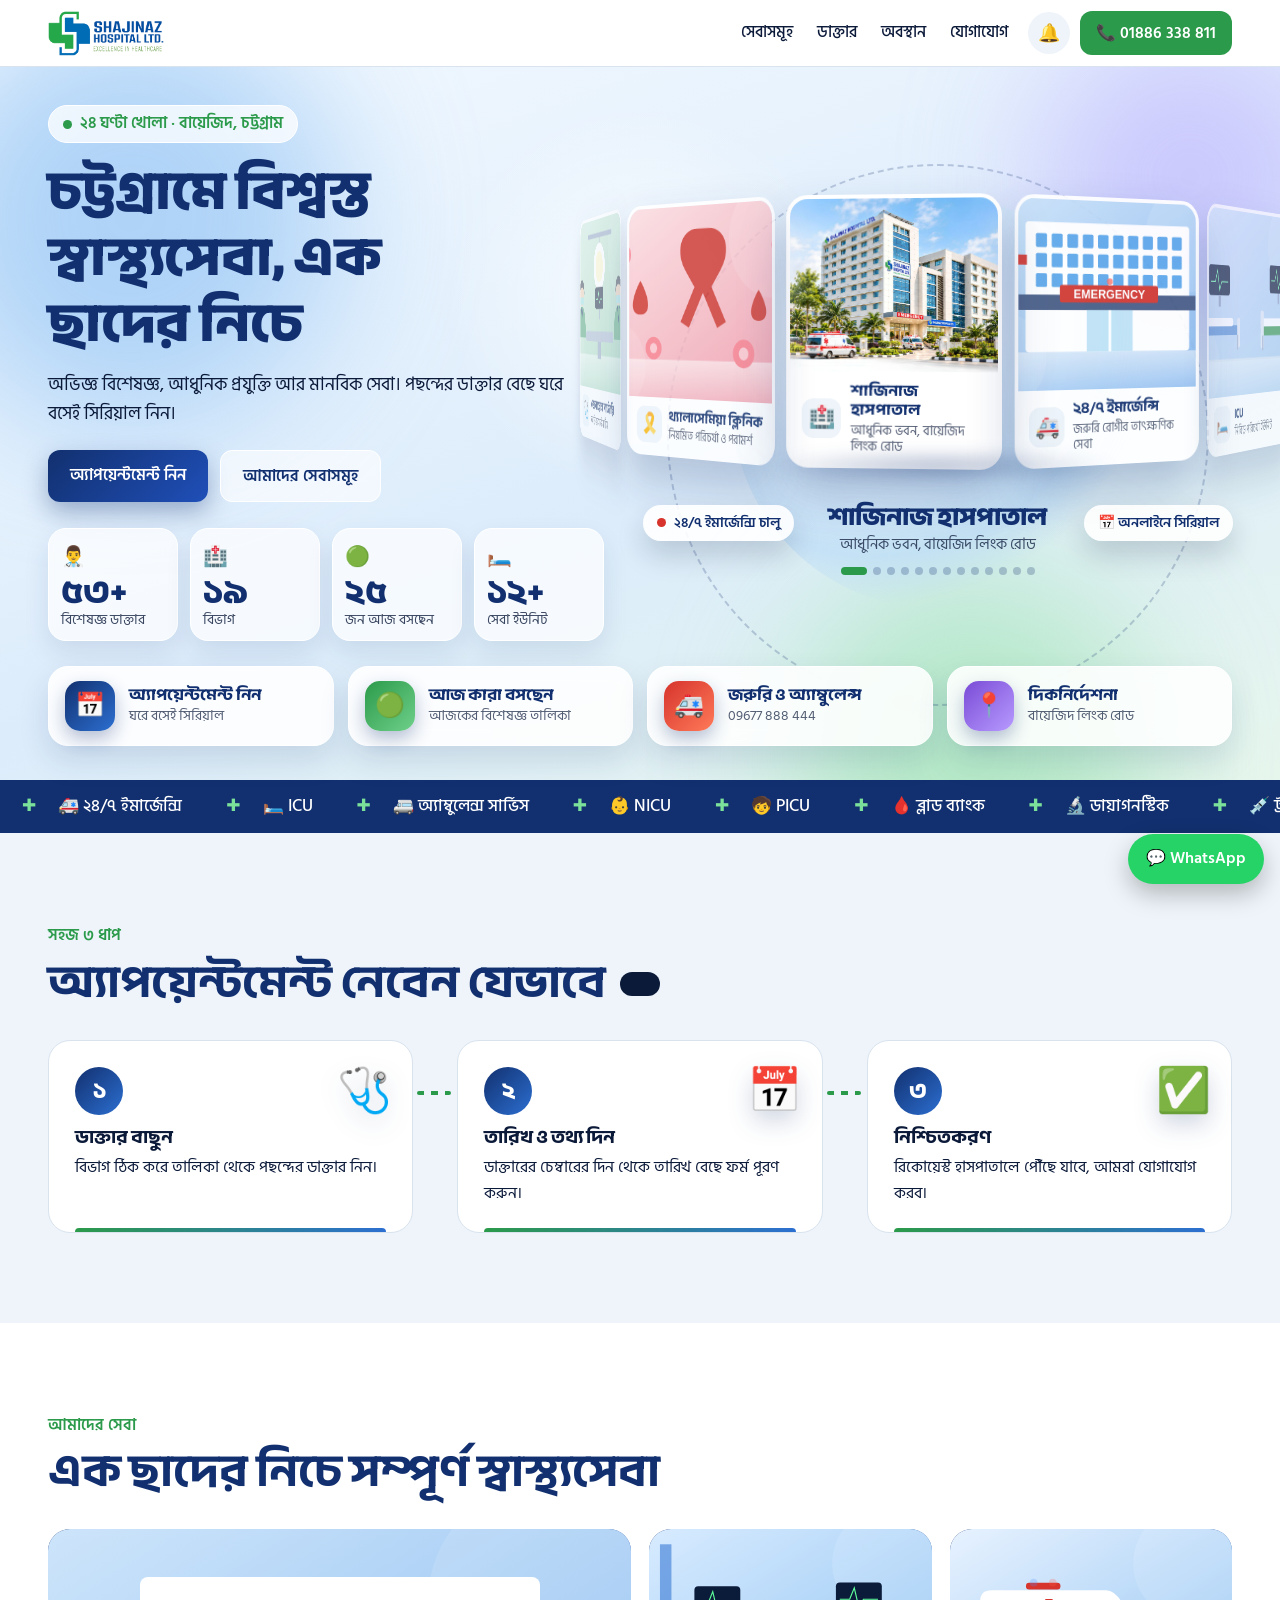
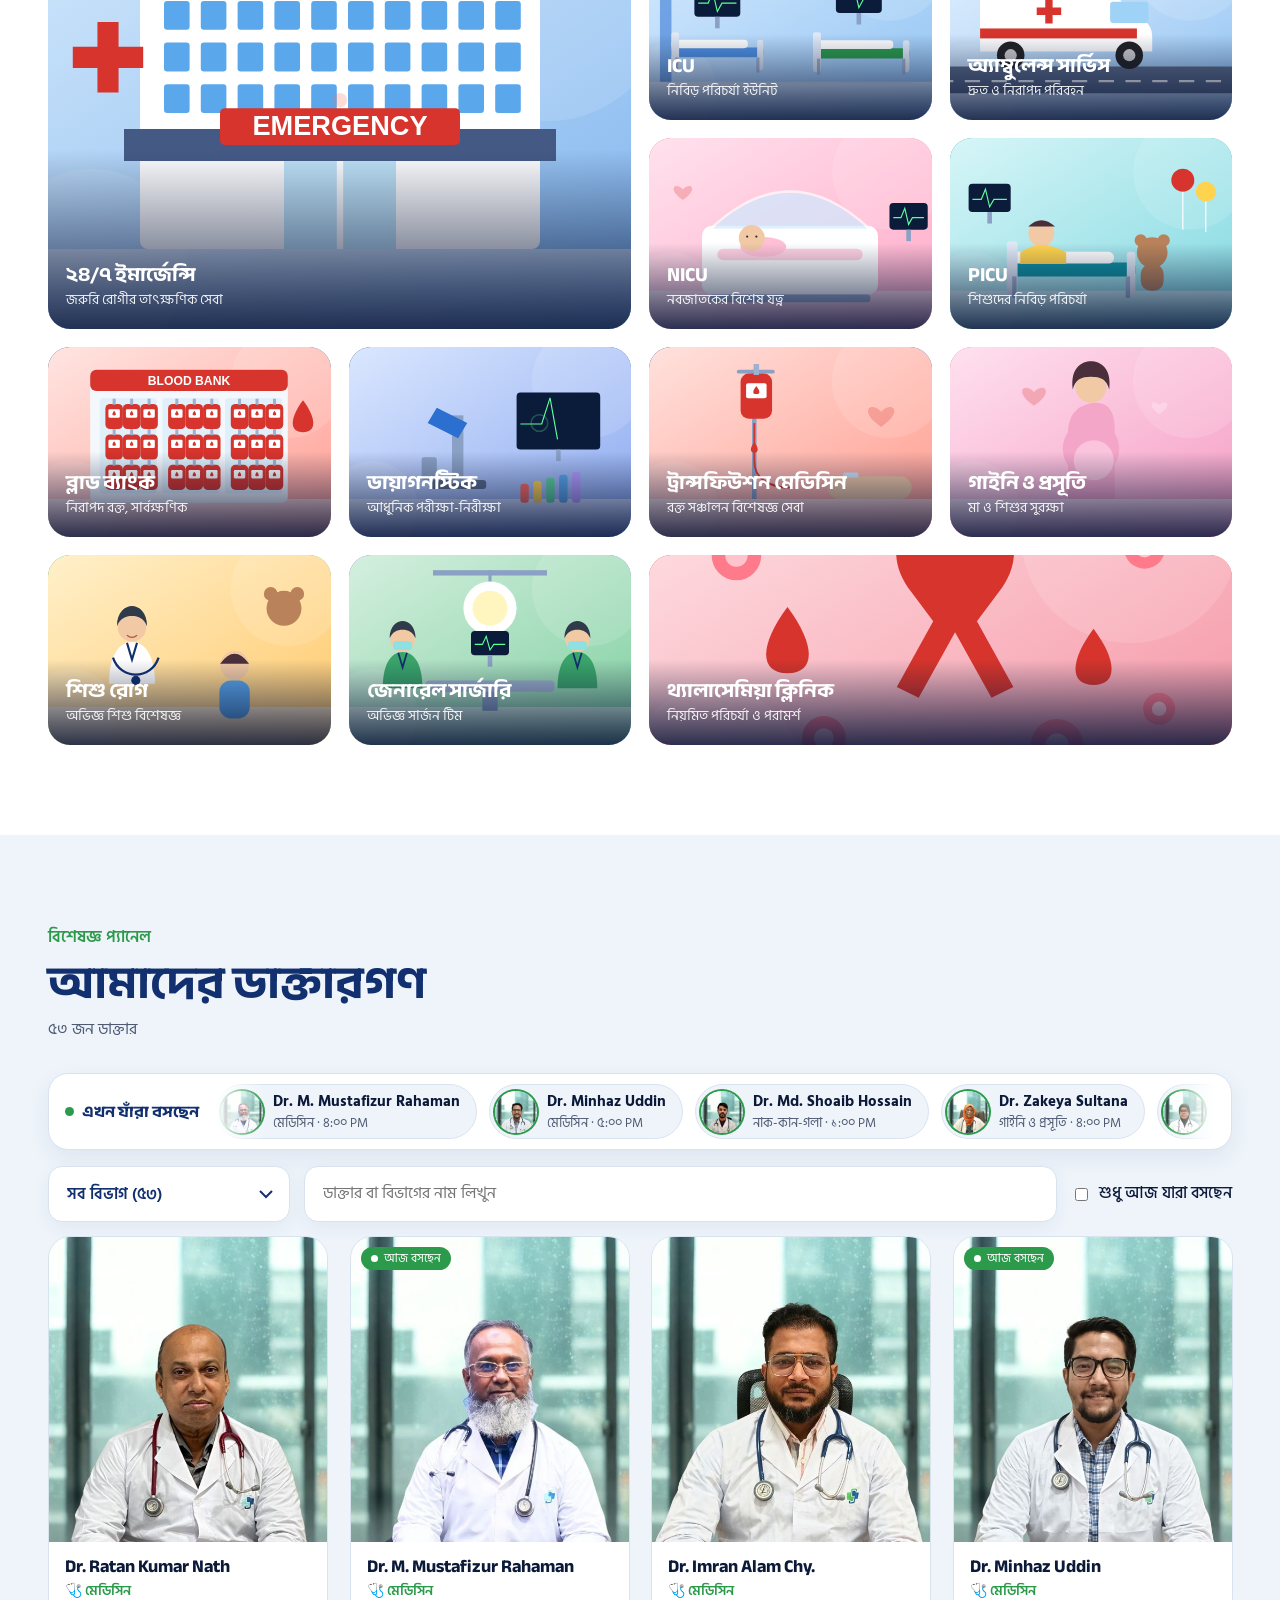
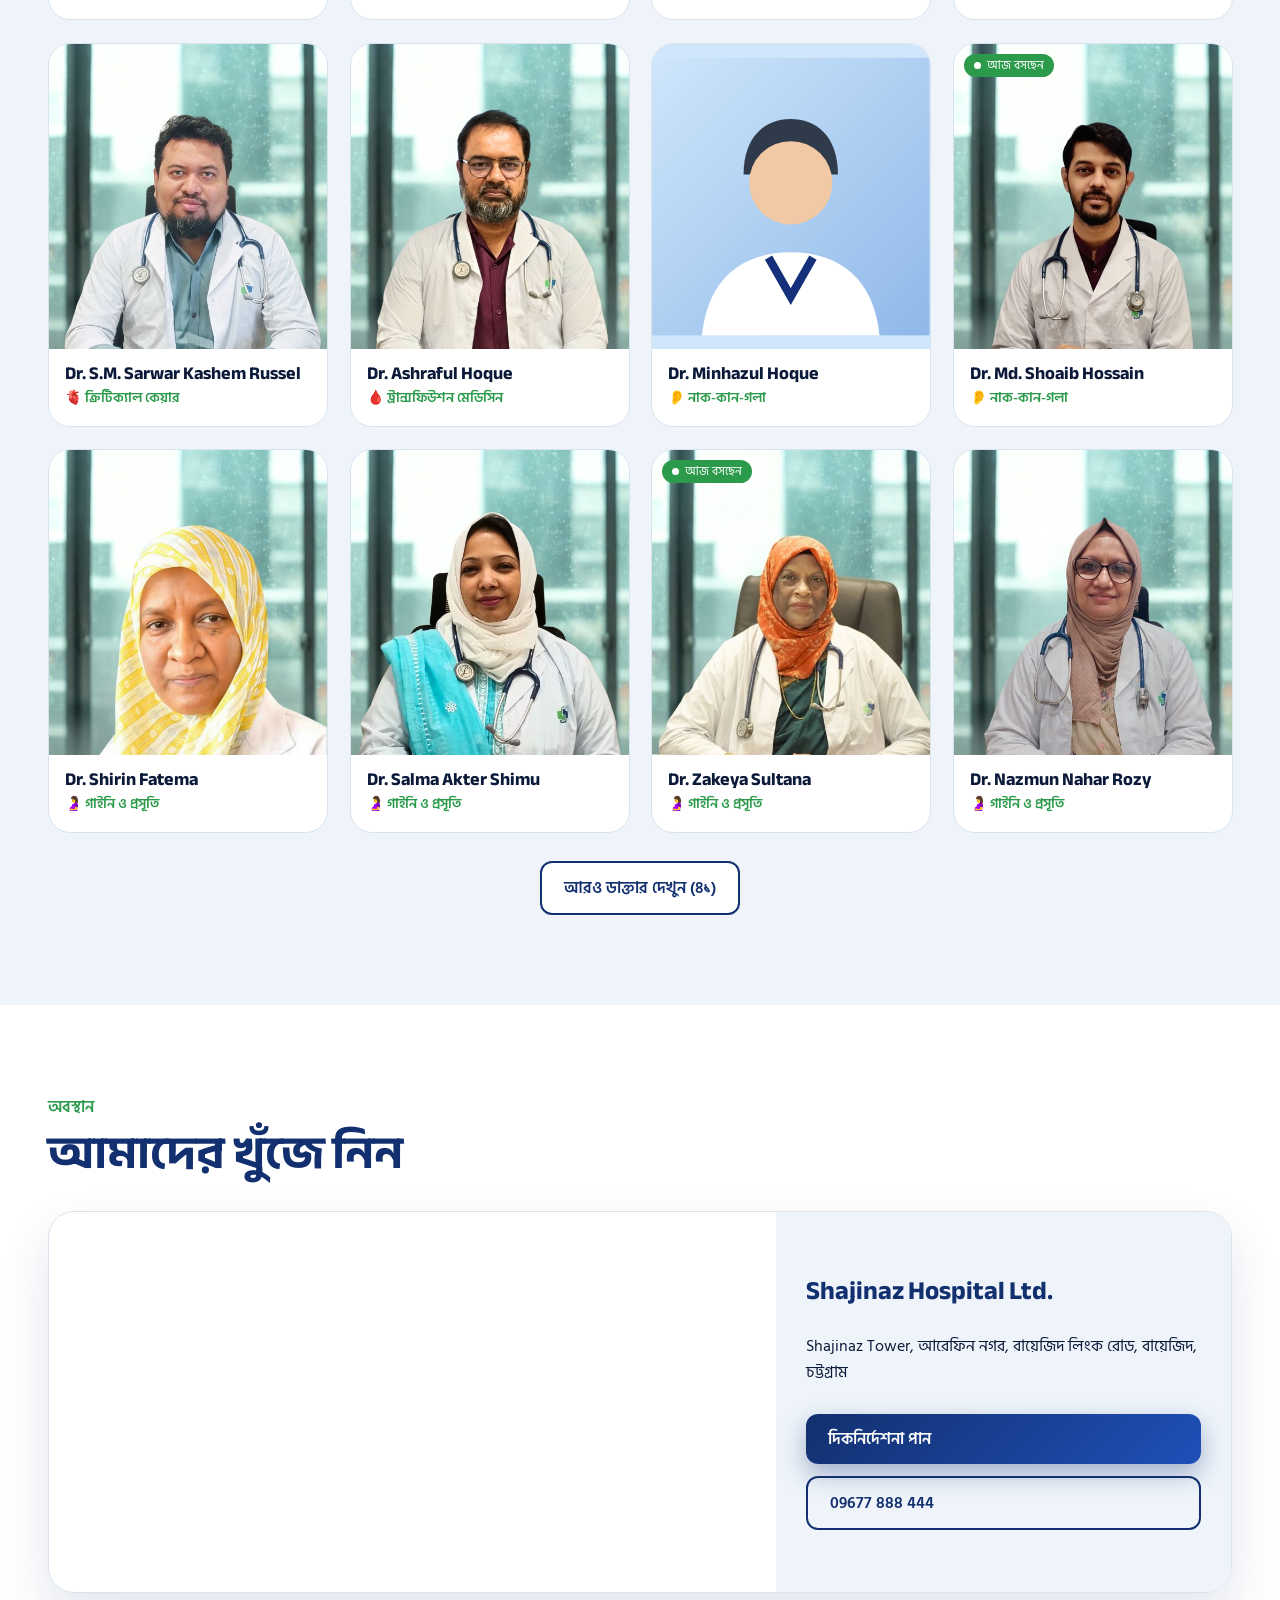
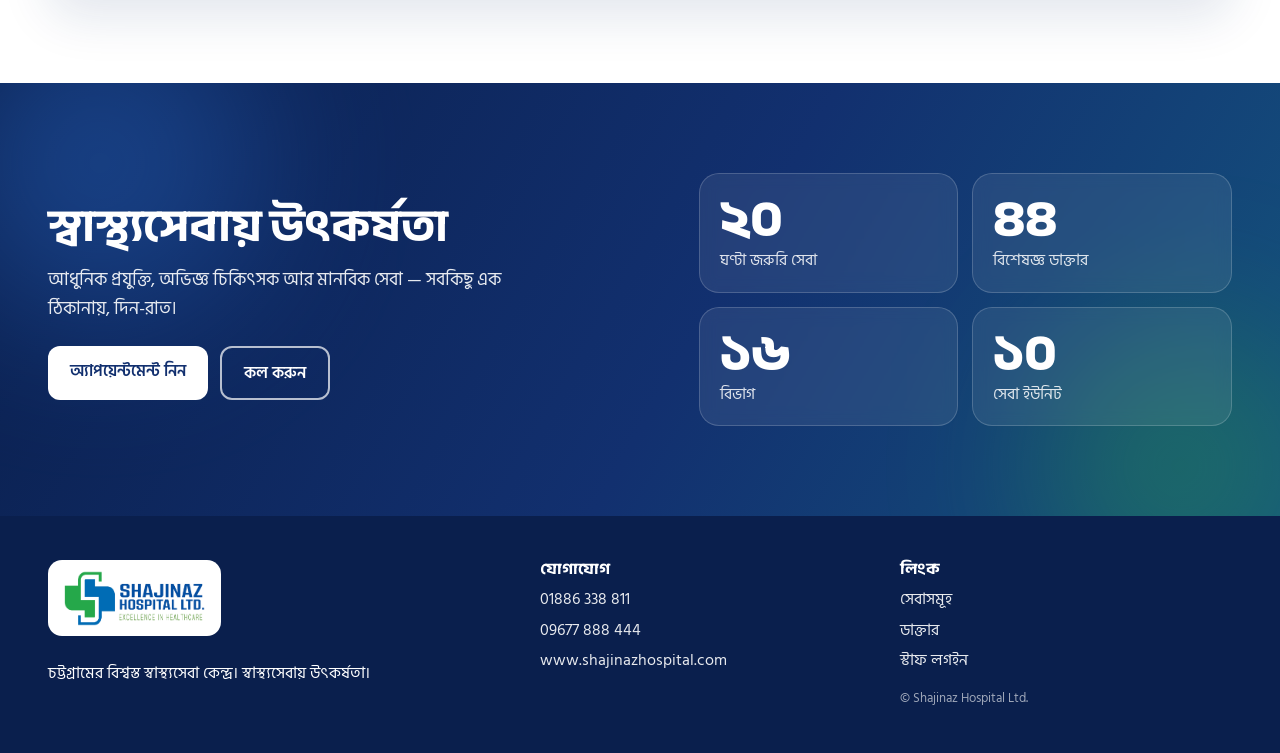
==== index.html @ eec6075a "Add files via upload" ====
<!doctype html><html lang="bn"><head><meta charset="utf-8"><meta name="viewport" content="width=device-width,initial-scale=1,viewport-fit=cover">
<title>শাজিনাজ হাসপাতাল লিমিটেড | ডাক্তার ও অ্যাপয়েন্টমেন্ট</title>
<meta name="description" content="চট্টগ্রামের শাজিনাজ হাসপাতালের বিশেষজ্ঞ ডাক্তার, সেবা ও অনলাইন অ্যাপয়েন্টমেন্ট। হটলাইন: 01886 338 811">
<meta property="og:image" content="assets/img/poster.jpg"><link rel="icon" href="assets/img/logo.png">
<link rel="preconnect" href="https://fonts.googleapis.com"><link rel="preconnect" href="https://fonts.gstatic.com" crossorigin>
<link href="https://fonts.googleapis.com/css2?family=Anek+Bangla:wght@500;700;800&family=Hind+Siliguri:wght@400;500;600&display=swap" rel="stylesheet">
<link rel="stylesheet" href="assets/css/style.css"></head><body>
<header class="top"><a class="brand" href="#top"><img src="assets/img/logo.png" alt="Shajinaz Hospital Ltd."></a>
<nav><a href="#services">সেবাসমূহ</a><a href="#doctors">ডাক্তার</a><a href="#location">অবস্থান</a><a href="#contact">যোগাযোগ</a></nav>
<div class="acts"><button id="bell" class="bell" aria-label="নোটিফিকেশন">🔔<b id="bellN" hidden>0</b></button><a class="btn call" href="tel:+8801886338811">📞 01886 338 811</a></div><div id="notes" class="notes" hidden></div><i class="prog" id="prog"></i></header>
<main id="top">
<section class="hx" id="hero"><div class="mesh"><i></i><i></i><i></i></div><div class="spot" id="spot"></div>
<div class="hx-in">
<div class="hx-copy"><p class="tag"><span class="dot"></span>২৪ ঘণ্টা খোলা · বায়েজিদ, চট্টগ্রাম</p>
<h1 id="h1">চট্টগ্রামে বিশ্বস্ত স্বাস্থ্যসেবা, এক ছাদের নিচে</h1>
<p class="lead">অভিজ্ঞ বিশেষজ্ঞ, আধুনিক প্রযুক্তি আর মানবিক সেবা। পছন্দের ডাক্তার বেছে ঘরে বসেই সিরিয়াল নিন।</p>
<div class="cta"><a class="btn pri pulse" href="#doctors">অ্যাপয়েন্টমেন্ট নিন</a><a class="btn glass" href="#services">আমাদের সেবাসমূহ</a></div>
<div class="kp">
<div><i>👨‍⚕️</i><b id="kD" data-suf="+">০</b><span>বিশেষজ্ঞ ডাক্তার</span></div>
<div><i>🏥</i><b id="kP">০</b><span>বিভাগ</span></div>
<div><i>🟢</i><b id="kT">০</b><span>জন আজ বসছেন</span></div>
<div><i>🛏️</i><b data-count="12" data-suf="+">০</b><span>সেবা ইউনিট</span></div>
</div></div>
<div class="hx-show" id="show" aria-label="হাসপাতালের সেবাসমূহ"><div class="orb"></div><div class="orb o2"></div>
<span class="chp c1"><span class="live-dot"></span>২৪/৭ ইমার্জেন্সি চালু</span><span class="chp c2">📅 অনলাইনে সিরিয়াল</span>
<div class="ring3d" id="ring"></div><div class="floor"></div>
<div class="cap" aria-live="polite"><b id="capT"></b><span id="capS"></span><div class="dots" id="dots"></div></div></div>
</div>
<div class="quick">
<a href="#doctors"><i>📅</i><span><b>অ্যাপয়েন্টমেন্ট নিন</b><small>ঘরে বসেই সিরিয়াল</small></span></a>
<a href="#doctors" id="todayBtn"><i>🟢</i><span><b>আজ কারা বসছেন</b><small>আজকের বিশেষজ্ঞ তালিকা</small></span></a>
<a href="tel:+8809677888444"><i>🚑</i><span><b>জরুরি ও অ্যাম্বুলেন্স</b><small>09677 888 444</small></span></a>
<a href="#location"><i>📍</i><span><b>দিকনির্দেশনা</b><small>বায়েজিদ লিংক রোড</small></span></a>
</div>
<div class="marq" aria-hidden="true"><div id="mq"></div></div></section>
<section class="sec alt" id="how"><div class="sh rv"><p class="eyebrow">সহজ ৩ ধাপ</p><h2>অ্যাপয়েন্টমেন্ট নেবেন যেভাবে</h2></div><ol class="steps"><li class="rv"><span class="ico">🩺</span><b>১</b><h3>ডাক্তার বাছুন</h3><p>বিভাগ ঠিক করে তালিকা থেকে পছন্দের ডাক্তার নিন।</p></li><li class="rv" data-i="2"><span class="ico">📅</span><b>২</b><h3>তারিখ ও তথ্য দিন</h3><p>ডাক্তারের চেম্বারের দিন থেকে তারিখ বেছে ফর্ম পূরণ করুন।</p></li><li class="rv" data-i="4"><span class="ico">✅</span><b>৩</b><h3>নিশ্চিতকরণ</h3><p>রিকোয়েস্ট হাসপাতালে পৌঁছে যাবে, আমরা যোগাযোগ করব।</p></li></ol></section>
<section id="services" class="sec"><div class="sh rv"><p class="eyebrow">আমাদের সেবা</p><h2>এক ছাদের নিচে সম্পূর্ণ স্বাস্থ্যসেবা</h2></div><div class="svc" id="svc"></div></section>
<section id="doctors" class="sec alt"><div class="sh rv"><p class="eyebrow">বিশেষজ্ঞ প্যানেল</p><h2>আমাদের ডাক্তারগণ</h2><p id="meta" class="s"></p></div>
<div class="tdy" id="tdy" hidden><p class="tt"><span class="live-dot"></span>এখন যাঁরা বসছেন</p><div class="tw"><div class="ti" id="tdyIn"></div></div></div>
<div class="bar rv"><select id="deptSel" aria-label="বিভাগ বাছুন"></select><input id="q" type="search" placeholder="ডাক্তার বা বিভাগের নাম লিখুন" aria-label="খুঁজুন"><label class="tg"><input type="checkbox" id="today"> শুধু আজ যারা বসছেন</label></div>
<div class="grid" id="grid"></div><div class="more"><button class="btn glass2" id="more" hidden>আরও ডাক্তার দেখুন</button></div></section>
<section id="location" class="sec"><div class="sh rv"><p class="eyebrow">অবস্থান</p><h2>আমাদের খুঁজে নিন</h2></div>
<div class="mapw rv"><iframe title="শাজিনাজ হাসপাতালের অবস্থান" loading="lazy" referrerpolicy="no-referrer-when-downgrade" src="https://maps.google.com/maps?q=Shajinaz+Hospital+Ltd,+Bayezid+Link+Road,+Chattogram&output=embed"></iframe>
<div class="addr"><h3>Shajinaz Hospital Ltd.</h3><p>Shajinaz Tower, আরেফিন নগর, বায়েজিদ লিংক রোড, বায়েজিদ, চট্টগ্রাম</p><a class="btn pri" target="_blank" rel="noopener" href="https://www.google.com/maps/search/?api=1&query=Shajinaz+Hospital+Ltd+Bayezid+Link+Road+Chattogram">দিকনির্দেশনা পান</a><a class="btn ghost" href="tel:+8809677888444">09677 888 444</a></div></div></section></main>
<section class="band"><svg class="ecgfull" viewBox="0 0 1200 120" preserveAspectRatio="none" aria-hidden="true"><path pathLength="1400" d="M0 70H260l20-44 30 88 26-66 16 22H640l20-44 30 88 26-66 16 22H1200"/></svg><i class="bl b1"></i><i class="bl b2"></i>
<div class="bc"><h2>স্বাস্থ্যসেবায় উৎকর্ষতা</h2><p>আধুনিক প্রযুক্তি, অভিজ্ঞ চিকিৎসক আর মানবিক সেবা — সবকিছু এক ঠিকানায়, দিন-রাত।</p><div class="cta"><a class="btn white" href="#doctors">অ্যাপয়েন্টমেন্ট নিন</a><a class="btn outl" href="tel:+8801886338811">কল করুন</a></div></div>
<div class="bn"><div><b data-count="24">০</b><span>ঘণ্টা জরুরি সেবা</span></div><div><b id="bD" data-suf="+">০</b><span>বিশেষজ্ঞ ডাক্তার</span></div><div><b id="bP">০</b><span>বিভাগ</span></div><div><b data-count="12" data-suf="+">০</b><span>সেবা ইউনিট</span></div></div></section>
<footer id="contact" class="foot"><div><span class="plate"><img src="assets/img/logo.png" alt="Shajinaz Hospital Ltd."></span><p>চট্টগ্রামের বিশ্বস্ত স্বাস্থ্যসেবা কেন্দ্র। স্বাস্থ্যসেবায় উৎকর্ষতা।</p></div>
<div><h4>যোগাযোগ</h4><a href="tel:+8801886338811">01886 338 811</a><a href="tel:+8809677888444">09677 888 444</a><a href="https://www.shajinazhospital.com" target="_blank" rel="noopener">www.shajinazhospital.com</a></div>
<div><h4>লিংক</h4><a href="#services">সেবাসমূহ</a><a href="#doctors">ডাক্তার</a><a href="admin.html">স্টাফ লগইন</a><small>© Shajinaz Hospital Ltd.</small></div></footer>
<a class="wa" href="https://wa.me/8801886338811" target="_blank" rel="noopener" aria-label="WhatsApp">💬 WhatsApp</a>
<dialog id="dlg"><form method="dialog" class="x"><button aria-label="বন্ধ">✕</button></form><div id="dbody"></div></dialog><div id="toast" role="status"></div>
<script src="assets/js/config.js"></script><script src="assets/js/doctors-data.js"></script><script src="assets/js/app.js"></script></body></html>
---- assets/css/style.css ----
:root{--navy:#12306f;--deep:#0a1f4d;--green:#2b9a4a;--ink:#0c1a3a;--mist:#eef4fa;--sky:#cfe6fb;--red:#d6342c;--line:#d9e3ee;font-family:'Hind Siliguri',system-ui,sans-serif;color:var(--ink)}
*{box-sizing:border-box}html{scroll-behavior:smooth;scroll-padding-top:76px}body{margin:0;background:#fff;line-height:1.6;overflow-x:hidden}
h1,h2,h3,h4{font-family:'Anek Bangla',sans-serif;margin:0;line-height:1.2}a{color:inherit;text-decoration:none}:focus-visible{outline:3px solid var(--green);outline-offset:2px}
.top{position:sticky;top:0;z-index:30;display:flex;align-items:center;gap:20px;padding:10px clamp(16px,4vw,48px);padding-top:calc(10px + env(safe-area-inset-top,0px));background:rgba(255,255,255,.85);backdrop-filter:blur(16px);border-bottom:1px solid var(--line)}
.brand img{height:46px;display:block}nav{display:flex;gap:24px;margin-left:auto;font-weight:500}nav a{position:relative}nav a::after{content:"";position:absolute;left:0;bottom:-4px;height:2px;width:0;background:var(--green);transition:width .3s}nav a:hover::after{width:100%}
.acts{display:flex;gap:10px;align-items:center}.btn{display:inline-block;border:0;border-radius:12px;padding:12px 22px;font:600 16px 'Hind Siliguri';cursor:pointer;transition:transform .2s,box-shadow .2s}.btn:hover{transform:translateY(-3px)}
.pri{background:linear-gradient(135deg,var(--navy),#1f4fb8);color:#fff;box-shadow:0 10px 24px rgba(18,48,111,.35)}.call{background:var(--green);color:#fff;padding:9px 16px}.ghost{border:2px solid var(--navy);color:var(--navy);background:none}
.glass{background:rgba(255,255,255,.6);backdrop-filter:blur(10px);border:1px solid #fff;color:var(--navy)}.glass2{background:#fff;border:2px solid var(--navy);color:var(--navy)}
.pulse{position:relative}.pulse::after{content:"";position:absolute;inset:0;border-radius:inherit;box-shadow:0 0 0 0 rgba(31,79,184,.55);animation:pr 2.2s infinite}@keyframes pr{to{box-shadow:0 0 0 18px rgba(31,79,184,0)}}
.bell{position:relative;background:var(--mist);border:0;border-radius:50%;width:42px;height:42px;font-size:18px;cursor:pointer}.bell b{position:absolute;top:-3px;right:-3px;background:var(--red);color:#fff;border-radius:99px;font-size:11px;padding:0 6px}
.notes{position:absolute;right:16px;top:100%;width:min(360px,92vw);background:#fff;border:1px solid var(--line);border-radius:14px;padding:12px;box-shadow:0 20px 50px rgba(0,0,0,.18)}.notes p{margin:8px 0;padding:10px;background:var(--mist);border-radius:10px;font-size:15px}
/* hero */
.hero{position:relative;display:grid;grid-template-columns:1fr 1.1fr;gap:clamp(20px,4vw,60px);align-items:center;padding:clamp(32px,5vw,72px) clamp(16px,4vw,48px) clamp(70px,8vw,110px);overflow:hidden;background:linear-gradient(160deg,#f3f9ff,#dcecfb 55%,#e8f7ec)}
.mesh i{position:absolute;border-radius:50%;filter:blur(70px);opacity:.55;animation:mv 16s ease-in-out infinite alternate}.mesh i:nth-child(1){width:420px;height:420px;background:#7db8f2;left:-80px;top:-60px}.mesh i:nth-child(2){width:360px;height:360px;background:#8fe0a6;right:10%;bottom:-100px;animation-delay:-5s}.mesh i:nth-child(3){width:300px;height:300px;background:#b7a8ff;right:-60px;top:-40px;animation-delay:-9s}
@keyframes mv{to{translate:90px 60px;scale:1.2}}.spot{position:absolute;width:420px;height:420px;border-radius:50%;background:radial-gradient(circle,rgba(255,255,255,.7),transparent 65%);left:var(--sx,50%);top:var(--sy,30%);translate:-50% -50%;pointer-events:none;transition:left .3s,top .3s}
.copy,.stage{position:relative;z-index:2}.tag{display:inline-flex;align-items:center;gap:8px;background:rgba(255,255,255,.75);border:1px solid #fff;border-radius:99px;padding:5px 14px;color:var(--green);font-weight:600;margin:0 0 16px}.dot,.live-dot{width:9px;height:9px;border-radius:50%;background:var(--green);animation:blink 1.4s infinite}@keyframes blink{50%{opacity:.25;scale:1.5}}
h1{font-size:clamp(38px,5.6vw,72px);font-weight:800;color:var(--navy);letter-spacing:-.5px}h1 span{display:inline-block;opacity:0;filter:blur(10px);translate:0 30px;animation:w .7s forwards}@keyframes w{to{opacity:1;filter:none;translate:0 0}}
.lead{font-size:19px;max-width:30em;margin:18px 0 26px;animation:up .8s .5s both}.cta{display:flex;gap:12px;flex-wrap:wrap;animation:up .8s .7s both}@keyframes up{from{opacity:0;translate:0 26px}}
.stats{display:flex;gap:clamp(16px,3vw,36px);margin-top:34px;flex-wrap:wrap;animation:up .8s .9s both}.stats div{font-size:14px;line-height:1.3}.stats b{display:block;font:800 32px 'Anek Bangla';color:var(--navy)}
.stage{aspect-ratio:1/.86}.L{position:absolute;translate:var(--x,0) var(--y,0);transition:translate .3s ease-out}
.ring{inset:-4% 0 0;border-radius:50%;border:2px dashed rgba(18,48,111,.3);animation:spin 60s linear infinite}@keyframes spin{to{rotate:360deg}}
.blob{inset:8% 4% 2%;border-radius:50%;background:radial-gradient(circle at 30% 30%,#fff,#bcdcf7);box-shadow:inset 0 0 60px rgba(255,255,255,.8)}
.bld{inset:2% 8% 0;border-radius:44% 44% 24px 24px/30% 30% 24px 24px;overflow:hidden;box-shadow:0 40px 70px rgba(18,48,111,.35);border:6px solid #fff;animation:rise 1.2s .2s both}.bld img{width:100%;height:100%;object-fit:cover;display:block;animation:kb 18s ease-in-out infinite alternate}@keyframes kb{to{scale:1.12;translate:-2% -1%}}
@keyframes rise{from{opacity:0;scale:.88;translate:0 50px}}
.ic{font-size:30px;width:62px;height:62px;display:grid;place-items:center;border-radius:20px;background:rgba(255,255,255,.85);backdrop-filter:blur(8px);box-shadow:0 14px 30px rgba(12,26,58,.2);animation:fl 5s ease-in-out infinite}
.i1{left:2%;top:10%}.i2{right:0;top:34%;animation-delay:-1.5s}.i3{left:6%;bottom:12%;animation-delay:-3s}.i4{right:8%;top:2%;animation-delay:-2s}@keyframes fl{50%{translate:0 -14px}}
.card2{display:flex;flex-direction:column;background:rgba(255,255,255,.88);backdrop-filter:blur(10px);border-radius:16px;padding:10px 16px;box-shadow:0 18px 36px rgba(12,26,58,.22);animation:fl 6s ease-in-out infinite,rise 1s .9s both}.card2 b{color:var(--navy)}.card2 small{opacity:.7}
.k1{right:-2%;bottom:26%}.k2{left:-4%;top:46%;animation-delay:-2s,.9s}.k3{right:10%;bottom:2%;animation-delay:-4s,.9s}.k1 .live-dot{position:absolute;right:10px;top:12px;background:var(--red)}
.ecgfull{position:absolute;left:0;bottom:0;width:100%;height:60px;fill:none;stroke:var(--green);stroke-width:3;opacity:.75}.ecgfull path{stroke-dasharray:1400;stroke-dashoffset:1400;animation:beat 5s ease-in-out infinite}@keyframes beat{55%{stroke-dashoffset:0}100%{stroke-dashoffset:-1400}}
.marq{background:var(--navy);color:#fff;overflow:hidden;white-space:nowrap;padding:12px 0}#mq{display:inline-block;animation:mq 40s linear infinite}#mq span{margin:0 22px;font-weight:500}#mq span::before{content:"✚";color:#7be09a;margin-right:22px}@keyframes mq{to{translate:-50% 0}}
/* sections */
.sec{padding:clamp(48px,7vw,96px) clamp(16px,4vw,48px)}.alt{background:var(--mist)}.sh{margin-bottom:30px}.eyebrow{color:var(--green);font-weight:600;margin:0 0 6px}h2{font-size:clamp(28px,3.8vw,46px);color:var(--navy)}.s{opacity:.7;margin:6px 0 0}
.rv{opacity:0;translate:0 36px;transition:opacity .8s,translate .8s}.rv.in{opacity:1;translate:0 0}
.svc{display:grid;grid-template-columns:repeat(4,1fr);gap:18px}.sv{position:relative;border-radius:22px;overflow:hidden;min-height:190px;display:flex;align-items:flex-end;color:#fff;background:linear-gradient(135deg,var(--navy),#2c6fd1);opacity:0;translate:0 30px;transition:opacity .7s,translate .7s,transform .4s,box-shadow .4s}.sv.in{opacity:1;translate:0 0}.sv:hover{transform:translateY(-8px);box-shadow:0 26px 44px rgba(18,48,111,.3)}
.sv.big{grid-column:span 2;grid-row:span 2;min-height:400px}.sv img{position:absolute;inset:0;width:100%;height:100%;object-fit:cover;transition:scale .8s}.sv:hover img{scale:1.1}.sv::after{content:"";position:absolute;inset:0;background:linear-gradient(transparent 35%,rgba(8,20,55,.88))}
.sv .e{position:absolute;right:16px;top:12px;font-size:48px;animation:fl 5s ease-in-out infinite;z-index:1}.sv div{position:relative;z-index:1;padding:18px}.sv h3{font-size:20px}.sv p{margin:2px 0 0;font-size:14px;opacity:.9}
.sv.c1{background:linear-gradient(135deg,#d6342c,#ff7a59)}.sv.c2{background:linear-gradient(135deg,#2b9a4a,#6fd08a)}.sv.c3{background:linear-gradient(135deg,#7a4bd6,#b79bff)}.sv.c4{background:linear-gradient(135deg,#e0568f,#ffa3c4)}.sv.c5{background:linear-gradient(135deg,#0f8f9e,#5fd2dd)}
.bar{display:flex;gap:14px;flex-wrap:wrap;align-items:center;margin-bottom:14px}#q{flex:1;min-width:240px;padding:14px 18px;border:1px solid var(--line);border-radius:14px;font:inherit;box-shadow:0 6px 18px rgba(18,48,111,.06)}.tg{display:flex;gap:8px;align-items:center;font-weight:500}
.pills{display:flex;gap:8px;overflow-x:auto;padding:4px 2px 16px;scrollbar-width:thin}.pills button{white-space:nowrap;border:1px solid var(--line);background:#fff;border-radius:99px;padding:8px 18px;font:500 15px 'Hind Siliguri';cursor:pointer;transition:all .25s}.pills button:hover{border-color:var(--navy)}.pills .on{background:var(--navy);color:#fff;border-color:var(--navy);transform:scale(1.05)}
.grid{display:grid;grid-template-columns:repeat(auto-fill,minmax(220px,1fr));gap:22px}.dc{background:#fff;border-radius:22px;overflow:hidden;border:1px solid var(--line);cursor:pointer;transform:perspective(900px) rotateX(var(--rx,0)) rotateY(var(--ry,0));transition:transform .2s,box-shadow .3s;animation:pop .5s both}@keyframes pop{from{opacity:0;scale:.92}}
.dc:hover{box-shadow:0 26px 46px rgba(18,48,111,.2)}.ph{aspect-ratio:4/4.4;background:var(--sky);position:relative;overflow:hidden}.ph img,.ph svg{width:100%;height:100%;object-fit:cover;object-position:top;display:block;transition:scale .5s}.dc:hover .ph img{scale:1.07}
.live{position:absolute;left:10px;top:10px;background:var(--green);color:#fff;font-size:12px;padding:2px 10px;border-radius:99px}.nm{padding:14px 16px 16px}.nm h3{font-size:18px}.nm span{color:var(--green);font-weight:600;font-size:14px}
.more{text-align:center;margin-top:28px}.mapw{display:grid;grid-template-columns:1.6fr 1fr;border-radius:26px;overflow:hidden;border:1px solid var(--line);box-shadow:0 24px 50px rgba(18,48,111,.12)}.mapw iframe{width:100%;height:100%;min-height:380px;border:0}.addr{padding:30px;background:var(--mist);display:flex;flex-direction:column;gap:12px;justify-content:center}.addr h3{color:var(--navy);font-size:26px}
.foot{display:grid;grid-template-columns:1.4fr 1fr 1fr;gap:28px;padding:44px clamp(16px,4vw,48px);background:var(--deep);color:#fff}.foot a{display:block;margin:5px 0;opacity:.9}.foot a:hover{opacity:1;color:#7be09a}.foot h4{margin-bottom:8px}.foot small{opacity:.6;display:block;margin-top:14px}.plate{display:inline-block;background:#fff;border-radius:14px;padding:10px 16px}.plate img{height:56px;display:block}
.wa{position:fixed;right:16px;bottom:calc(16px + env(safe-area-inset-bottom,0px));background:#25d366;color:#fff;font-weight:600;padding:12px 18px;border-radius:99px;box-shadow:0 10px 24px rgba(0,0,0,.25);z-index:25}
dialog{border:0;border-radius:24px;padding:24px;width:min(560px,94vw);max-height:92vh;color:var(--ink)}dialog::backdrop{background:rgba(8,18,45,.6);backdrop-filter:blur(5px)}dialog[open]{animation:pp .35s}@keyframes pp{from{opacity:0;scale:.92;translate:0 20px}}
.x{position:absolute;right:12px;top:10px}.x button{border:0;background:none;font-size:20px;cursor:pointer}.dh{display:flex;gap:14px;align-items:center;margin-bottom:10px}.dh .ph{width:84px;height:84px;aspect-ratio:auto;border-radius:50%;flex:none}.dh h3{color:var(--navy)}.dept{color:var(--green);font-weight:600}.sl{font-size:14px;margin:2px 0}
.days{display:flex;gap:8px;flex-wrap:wrap;margin:8px 0}.days label{cursor:pointer}.days input{position:absolute;opacity:0}.days span{display:block;border:1px solid var(--line);border-radius:12px;padding:6px 12px;text-align:center;font-size:14px}.days input:checked+span{background:var(--navy);color:#fff}.days input:focus-visible+span{outline:3px solid var(--green)}
.fg{display:grid;grid-template-columns:1fr 1fr;gap:0 12px}.fg .w{grid-column:1/-1}dialog label.f{display:block;font-weight:500;margin-top:10px;font-size:15px}dialog input.t,dialog textarea{width:100%;padding:11px;border:1px solid var(--line);border-radius:10px;font:inherit;margin-top:4px}dialog h4{margin:16px 0 0;color:var(--navy)}.hp{position:absolute;left:-9999px}
.ok{text-align:center}.ok .tick{width:76px;height:76px;margin:0 auto 10px;display:block}.ok circle,.ok path{fill:none;stroke:var(--green);stroke-width:5;stroke-dasharray:200;stroke-dashoffset:200;animation:dr .8s .1s forwards}.ok path{animation-delay:.6s}@keyframes dr{to{stroke-dashoffset:0}}
#toast{position:fixed;left:50%;bottom:24px;translate:-50% 120px;background:var(--ink);color:#fff;padding:12px 20px;border-radius:12px;z-index:50;transition:translate .35s}#toast.on{translate:-50% 0}
@media(max-width:900px){.hero{grid-template-columns:1fr}.stage{order:-1;max-width:520px;margin:0 auto;width:100%}nav{display:none}.acts{margin-left:auto}.svc{grid-template-columns:1fr 1fr}.sv.big{grid-column:span 2;grid-row:auto;min-height:260px}.mapw,.foot{grid-template-columns:1fr}.call{font-size:14px}}
@media(max-width:480px){.fg{grid-template-columns:1fr}.svc{grid-template-columns:1fr}.sv.big{grid-column:auto}}
@media(prefers-reduced-motion:reduce){*,*::before,*::after{animation:none!important;transition:none!important}h1 span,.rv,.sv{opacity:1!important;translate:none!important;filter:none!important}html{scroll-behavior:auto}}

/* v5 */
.hero{padding-bottom:clamp(90px,9vw,120px)}.hd{grid-column:1/-1}h1{font-size:min(4.9vw,60px);white-space:nowrap}.stage{aspect-ratio:1/.8}.bld{inset:0 4% 0}
.hero .marq{position:absolute;left:0;right:0;bottom:0;z-index:3;font-size:19px;padding:14px 0;background:rgba(10,31,77,.92);backdrop-filter:blur(10px)}.hero .marq #mq span{font-weight:600}
#deptSel{min-width:240px;padding:14px 44px 14px 18px;border:1px solid var(--line);border-radius:14px;font:600 16px 'Hind Siliguri';color:var(--navy);background:#fff url("data:image/svg+xml,%3Csvg xmlns='http://www.w3.org/2000/svg' width='14' height='9'%3E%3Cpath d='M1 1l6 6 6-6' fill='none' stroke='%2312306f' stroke-width='2'/%3E%3C/svg%3E") no-repeat right 16px center;appearance:none;box-shadow:0 6px 18px rgba(18,48,111,.06);cursor:pointer}
.steps{list-style:none;margin:0;padding:0;display:grid;grid-template-columns:repeat(3,1fr);gap:20px;counter-reset:s}.steps li{background:#fff;border-radius:22px;padding:26px;border:1px solid var(--line);position:relative}.steps b{display:grid;place-items:center;width:48px;height:48px;border-radius:50%;background:linear-gradient(135deg,var(--navy),#2c6fd1);color:#fff;font:800 22px 'Anek Bangla';margin-bottom:12px}.steps p{margin:6px 0 0}
.fban{position:relative;height:clamp(320px,46vw,540px);overflow:hidden}.fban img{width:100%;height:100%;object-fit:cover;object-position:center 45%;animation:kb 24s ease-in-out infinite alternate}.fov{position:absolute;inset:0;display:flex;flex-direction:column;justify-content:flex-end;gap:10px;padding:clamp(20px,5vw,64px);background:linear-gradient(transparent 25%,rgba(8,20,55,.92));color:#fff}.fov h2{color:#fff}.fov p{margin:0 0 8px;font-size:18px}
@media(max-width:900px){.steps{grid-template-columns:1fr}h1{font-size:4.7vw}.hero .marq{font-size:16px}}
/* v5b layout fixes */
.hero{row-gap:20px;align-items:start}.hd{grid-row:1;text-align:left}.copy{grid-row:2;grid-column:1;align-self:center}.stage{grid-row:2;grid-column:2;align-self:start}
h1{font-size:min(6.1vw,84px)}
@media(max-width:900px){.hero{align-items:start}.hd{order:-2;grid-row:auto}.stage{order:-1;grid-row:auto;grid-column:auto}.copy{grid-row:auto;grid-column:auto}h1{font-size:8.6vw}}
.copy{align-self:start;padding-top:8px}.sv::after{background:linear-gradient(transparent 55%,rgba(8,20,55,.85))}.sv.wide{grid-column:span 2}@media(max-width:480px){.sv.wide{grid-column:auto}}
[hidden]{display:none!important}h1{font-size:min(5.2vw,72px)}.stage{aspect-ratio:1/.72}.hero{padding-top:clamp(20px,3vw,40px)}
@media(max-width:900px){h1{font-size:8.6vw}.stage{aspect-ratio:1/.8}}

/* ===== v6 : compact animated hero, rotating showcase, premium sections ===== */
.top{transition:box-shadow .3s}.top.sc{box-shadow:0 10px 30px rgba(18,48,111,.12)}.prog{position:absolute;left:0;bottom:-1px;height:3px;width:100%;background:linear-gradient(90deg,var(--green),#2c6fd1);transform-origin:left;transform:scaleX(0)}
.hx{position:relative;overflow:hidden;background:linear-gradient(160deg,#f3f9ff,#dcecfb 55%,#e8f7ec);padding:clamp(22px,3vw,44px) 0 0}
.hx .mesh i{position:absolute;border-radius:50%;filter:blur(70px);opacity:.55;animation:mv 16s ease-in-out infinite alternate}.hx .mesh i:nth-child(1){width:420px;height:420px;background:#7db8f2;left:-80px;top:-60px}.hx .mesh i:nth-child(2){width:360px;height:360px;background:#8fe0a6;right:10%;bottom:-100px;animation-delay:-5s}.hx .mesh i:nth-child(3){width:300px;height:300px;background:#b7a8ff;right:-60px;top:-40px;animation-delay:-9s}
.hx .spot{position:absolute;width:420px;height:420px;border-radius:50%;background:radial-gradient(circle,rgba(255,255,255,.7),transparent 65%);left:var(--sx,50%);top:var(--sy,30%);translate:-50% -50%;pointer-events:none;transition:left .3s,top .3s}
.hx-in{position:relative;z-index:2;display:grid;grid-template-columns:minmax(0,1fr) minmax(0,1.06fr);gap:clamp(16px,3vw,48px);align-items:center;max-width:1380px;margin:0 auto;padding:0 clamp(16px,4vw,48px)}
.hx h1{font-size:clamp(34px,4.3vw,60px);line-height:1.2;white-space:normal;margin:0 0 14px;letter-spacing:-.3px}
.hx .lead{font-size:clamp(16px,1.4vw,19px);margin:0 0 22px;max-width:30em}.hx .cta{margin-bottom:26px}
.kp{display:grid;grid-template-columns:repeat(4,1fr);gap:12px;animation:up .8s 1s both}
.kp>div{position:relative;background:rgba(255,255,255,.72);backdrop-filter:blur(10px);border:1px solid #fff;border-radius:18px;padding:12px 12px 10px;box-shadow:0 12px 26px rgba(18,48,111,.1);transition:transform .3s,box-shadow .3s}.kp>div:hover{transform:translateY(-5px);box-shadow:0 20px 34px rgba(18,48,111,.18)}
.kp i{font-style:normal;font-size:20px;display:block;animation:fl 4s ease-in-out infinite}.kp>div:nth-child(2) i{animation-delay:-1s}.kp>div:nth-child(3) i{animation-delay:-2s}.kp>div:nth-child(4) i{animation-delay:-3s}
.kp b{display:block;font:800 clamp(26px,2.6vw,36px)/1.1 'Anek Bangla';color:var(--navy);margin-top:2px}.kp span{font-size:13.5px;line-height:1.3;display:block;opacity:.8}
/* 3D showcase */
.hx-show{--cw:220px;--ch:277px;position:relative;perspective:1500px;perspective-origin:50% 36%;cursor:grab;user-select:none;-webkit-user-select:none;touch-action:pan-y;min-height:380px;animation:rise 1.1s .2s both}.hx-show.grab{cursor:grabbing}
.ring3d{position:absolute;left:50%;top:14px;width:var(--cw);height:var(--ch);margin-left:calc(var(--cw)/-2);transform-style:preserve-3d;will-change:transform}
.cd{position:absolute;inset:0;margin:0;display:flex;flex-direction:column;background:#fff;border:4px solid #fff;border-radius:22px;overflow:hidden;box-shadow:0 26px 50px rgba(18,48,111,.28);backface-visibility:hidden;-webkit-backface-visibility:hidden;will-change:opacity}
.cd img{flex:1;min-height:0;width:100%;object-fit:cover;display:block;background:var(--sky);pointer-events:none}
.cd figcaption{display:flex;gap:10px;align-items:center;padding:10px 12px;background:#fff}.cd figcaption i{font-style:normal;font-size:22px;width:40px;height:40px;flex:none;display:grid;place-items:center;border-radius:12px;background:var(--mist)}.cd figcaption b{display:block;font:700 16px/1.2 'Anek Bangla';color:var(--navy)}.cd figcaption small{display:block;font-size:12.5px;line-height:1.3;opacity:.7;margin-top:2px}
.orb{position:absolute;left:50%;top:6%;width:70%;aspect-ratio:1;translate:-50% 0;border-radius:50%;background:radial-gradient(circle at 35% 30%,#fff,rgba(188,220,247,.7) 60%,transparent 72%);animation:fl 7s ease-in-out infinite}.orb.o2{width:92%;top:-2%;background:none;border:2px dashed rgba(18,48,111,.22);animation:spin 70s linear infinite}
.floor{position:absolute;left:50%;bottom:92px;width:62%;height:34px;translate:-50% 0;background:radial-gradient(ellipse,rgba(18,48,111,.32),transparent 70%);filter:blur(7px)}
.chp{position:absolute;z-index:6;display:inline-flex;align-items:center;gap:8px;background:rgba(255,255,255,.9);backdrop-filter:blur(8px);border-radius:99px;padding:7px 14px;font-weight:600;font-size:14px;color:var(--navy);box-shadow:0 14px 28px rgba(12,26,58,.18);animation:fl 5s ease-in-out infinite}.chp.c1{left:0;top:12%}.chp.c1 .live-dot{background:var(--red)}.chp.c2{right:0;top:42%;animation-delay:-2.5s}
.cap{position:absolute;left:0;right:0;bottom:0;text-align:center;z-index:5}.cap b{display:block;font:800 clamp(20px,2vw,26px)/1.2 'Anek Bangla';color:var(--navy)}.cap>span{display:block;font-size:15px;opacity:.75;min-height:1.5em}
.dots{display:flex;justify-content:center;gap:6px;margin-top:10px;flex-wrap:wrap}.dots button{width:8px;height:8px;border-radius:99px;border:0;padding:0;background:rgba(18,48,111,.25);cursor:pointer;transition:width .35s,background .35s}.dots button.on{width:26px;background:var(--green)}
/* quick actions */
.quick{position:relative;z-index:2;max-width:1380px;margin:clamp(14px,2vw,26px) auto 0;padding:0 clamp(16px,4vw,48px) clamp(22px,3vw,34px);display:grid;grid-template-columns:repeat(4,1fr);gap:14px}
.quick a{display:flex;align-items:center;gap:14px;background:rgba(255,255,255,.88);backdrop-filter:blur(10px);border:1px solid #fff;border-radius:20px;padding:14px 16px;box-shadow:0 14px 30px rgba(18,48,111,.13);transition:transform .3s,box-shadow .3s;animation:up .8s both}.quick a:nth-child(1){animation-delay:1.1s}.quick a:nth-child(2){animation-delay:1.2s}.quick a:nth-child(3){animation-delay:1.3s}.quick a:nth-child(4){animation-delay:1.4s}
.quick a:hover{transform:translateY(-6px);box-shadow:0 24px 40px rgba(18,48,111,.22)}.quick i{font-style:normal;font-size:24px;width:50px;height:50px;flex:none;display:grid;place-items:center;border-radius:15px;background:linear-gradient(135deg,var(--navy),#2c6fd1);box-shadow:0 8px 18px rgba(18,48,111,.3);transition:rotate .4s}.quick a:hover i{rotate:-10deg;scale:1.08}
.quick a:nth-child(2) i{background:linear-gradient(135deg,var(--green),#6fd08a)}.quick a:nth-child(3) i{background:linear-gradient(135deg,var(--red),#ff7a59)}.quick a:nth-child(4) i{background:linear-gradient(135deg,#7a4bd6,#b79bff)}
.quick b{display:block;font:700 16.5px/1.25 'Anek Bangla';color:var(--navy)}.quick small{display:block;opacity:.7;font-size:13.5px}
.hx .marq{position:relative;font-size:17px;padding:13px 0;background:var(--navy)}
/* steps */
.steps{gap:44px}.steps li{overflow:visible;transition:transform .35s,box-shadow .35s}.steps li:hover{transform:translateY(-8px);box-shadow:0 26px 44px rgba(18,48,111,.16)}
.steps li:not(:last-child)::after{content:"";position:absolute;left:calc(100% + 5px);top:50px;width:34px;height:4px;border-radius:4px;background:repeating-linear-gradient(90deg,var(--green) 0 7px,transparent 7px 14px);background-size:14px 4px;animation:flow .7s linear infinite}@keyframes flow{to{background-position:14px 0}}
.steps li::before{content:"";position:absolute;left:26px;right:26px;bottom:0;height:4px;border-radius:4px 4px 0 0;background:linear-gradient(90deg,var(--green),#2c6fd1);transform:scaleX(0);transform-origin:left;transition:transform 1.1s .5s cubic-bezier(.2,.8,.2,1)}.steps li.in::before{transform:scaleX(1)}
.steps b{position:relative}.steps b::after{content:"";position:absolute;inset:0;border-radius:50%;box-shadow:0 0 0 0 rgba(44,111,209,.5);animation:pr 2.2s infinite}.steps li:nth-child(2) b::after{animation-delay:.5s}.steps li:nth-child(3) b::after{animation-delay:1s}
.steps .ico{position:absolute;right:20px;top:16px;font-size:44px;animation:fl 4.5s ease-in-out infinite;filter:drop-shadow(0 10px 12px rgba(18,48,111,.2))}.steps li:nth-child(2) .ico{animation-delay:-1.5s}.steps li:nth-child(3) .ico{animation-delay:-3s}
/* today strip */
.tdy{display:flex;align-items:center;gap:16px;background:#fff;border:1px solid var(--line);border-radius:20px;padding:10px 16px;margin-bottom:16px;box-shadow:0 8px 22px rgba(18,48,111,.07);overflow:hidden}.tt{display:flex;gap:8px;align-items:center;margin:0;font:700 16px 'Anek Bangla';color:var(--navy);white-space:nowrap}
.tw{flex:1;overflow:hidden;mask-image:linear-gradient(90deg,transparent,#000 5%,#000 95%,transparent)}.ti{display:flex;gap:12px;width:max-content;animation:mq 60s linear infinite}.tw:hover .ti{animation-play-state:paused}
.tp{display:flex;align-items:center;gap:10px;background:var(--mist);border:1px solid var(--line);border-radius:99px;padding:5px 16px 5px 5px;cursor:pointer;font:inherit;text-align:left;color:inherit;transition:transform .25s,background .25s}.tp:hover{transform:translateY(-3px);background:#fff}.tp b{display:block;font-size:14.5px;white-space:nowrap}.tp small{display:block;font-size:12.5px;opacity:.7;white-space:nowrap}
.av{width:42px;height:42px;border-radius:50%;overflow:hidden;flex:none;box-shadow:0 0 0 2px var(--green)}.av img,.av svg{width:100%;height:100%;object-fit:cover;object-position:top;display:block}
/* doctor cards */
.dc{animation:none}.dc:not(.in){opacity:0}.dc.in{animation:dcIn .8s cubic-bezier(.2,.8,.2,1) both}@keyframes dcIn{from{opacity:0;translate:0 46px;scale:.92;filter:blur(4px)}}
.dc .ph::after{content:"";position:absolute;inset:0;background:linear-gradient(110deg,transparent 35%,rgba(255,255,255,.6) 50%,transparent 65%);translate:-130% 0;transition:translate .9s;pointer-events:none}.dc:hover .ph::after{translate:130% 0}
.bk{position:absolute;left:10px;right:10px;bottom:10px;z-index:2;background:var(--navy);color:#fff;border-radius:12px;padding:9px;text-align:center;font-weight:600;font-size:15px;opacity:0;translate:0 56px;transition:opacity .35s,translate .4s cubic-bezier(.2,.8,.2,1)}.dc:hover .bk,.dc:focus-visible .bk{opacity:1;translate:0 0}@media(hover:none){.bk{opacity:1;translate:0 0;background:rgba(18,48,111,.9)}}
.live{display:inline-flex;align-items:center;gap:6px;z-index:2}.live::before{content:"";width:7px;height:7px;border-radius:50%;background:#fff;animation:blink 1.4s infinite}
.dc:hover{transform:perspective(900px) rotateX(var(--rx,0)) rotateY(var(--ry,0)) translateY(-6px)}
/* band (replaces photo banner) */
.band{position:relative;overflow:hidden;display:grid;grid-template-columns:1.1fr 1fr;gap:clamp(24px,5vw,64px);align-items:center;padding:clamp(48px,7vw,90px) clamp(16px,4vw,48px);background:linear-gradient(120deg,#0a1f4d,#12306f 55%,#14527e);color:#fff}
.band .ecgfull{opacity:.35;height:120px;stroke:#7be09a;bottom:8%}.band .bl{position:absolute;border-radius:50%;filter:blur(80px);opacity:.4;animation:mv 14s ease-in-out infinite alternate}.band .b1{width:320px;height:320px;background:#2c6fd1;left:-60px;top:-80px}.band .b2{width:280px;height:280px;background:#2b9a4a;right:-40px;bottom:-90px;animation-delay:-6s}
.band .bc,.band .bn{position:relative;z-index:2}.band h2{color:#fff}.band p{font-size:18px;margin:12px 0 22px;opacity:.9;max-width:28em}.band .cta{display:flex;gap:12px;flex-wrap:wrap}
.white{background:#fff;color:var(--navy)}.outl{border:2px solid rgba(255,255,255,.7);color:#fff;background:none}
.bn{display:grid;grid-template-columns:1fr 1fr;gap:14px}.bn div{background:rgba(255,255,255,.08);border:1px solid rgba(255,255,255,.18);backdrop-filter:blur(8px);border-radius:20px;padding:18px 20px;transition:transform .3s,background .3s}.bn div:hover{transform:translateY(-6px);background:rgba(255,255,255,.14)}.bn b{display:block;font:800 clamp(34px,4vw,52px)/1.1 'Anek Bangla';color:#fff}.bn span{opacity:.85}
.wa{animation:wa 2.6s infinite}@keyframes wa{0%{box-shadow:0 10px 24px rgba(0,0,0,.25),0 0 0 0 rgba(37,211,102,.55)}70%,100%{box-shadow:0 10px 24px rgba(0,0,0,.25),0 0 0 16px rgba(37,211,102,0)}}
@media(max-width:1000px){.quick{grid-template-columns:1fr 1fr}.kp{grid-template-columns:repeat(2,1fr)}}
@media(max-width:900px){.hx-in{grid-template-columns:1fr}.hx h1{font-size:clamp(32px,8vw,46px)}.steps{gap:20px}.steps li:not(:last-child)::after{display:none}.band{grid-template-columns:1fr}.tdy{flex-direction:column;align-items:flex-start;gap:8px}.tw{width:100%}}
@media(max-width:520px){.quick{grid-template-columns:1fr}.chp{font-size:12.5px;padding:5px 10px}.bn b{font-size:34px}}
@media(prefers-reduced-motion:reduce){.dc:not(.in){opacity:1}.kp,.quick a,.hx-show{animation:none!important}}
/* v6 tweaks */
.hx-show{perspective:1150px;mask-image:linear-gradient(90deg,transparent,#000 9%,#000 91%,transparent);-webkit-mask-image:linear-gradient(90deg,transparent,#000 9%,#000 91%,transparent)}
.ring3d{top:22px}.chp.c1{left:2%;top:auto;bottom:96px}.chp.c2{right:2%;top:auto;bottom:96px}
@media(max-width:900px){.hx-show{order:-1;min-height:0}.hx-copy{order:2}.hx{padding-top:14px}.kp>div{padding:10px}.kp b{font-size:26px}.chp{display:none}.hx h1{margin-top:6px}}
.hx-show{mask-image:none;-webkit-mask-image:none}
.ring3d{mask-image:linear-gradient(90deg,transparent,#000 12%,#000 88%,transparent);-webkit-mask-image:linear-gradient(90deg,transparent,#000 12%,#000 88%,transparent)}
.chp.c1{left:0;bottom:34px}.chp.c2{right:0;bottom:34px}.hx h1{text-wrap:balance}
.ring3d{mask-image:none;-webkit-mask-image:none}
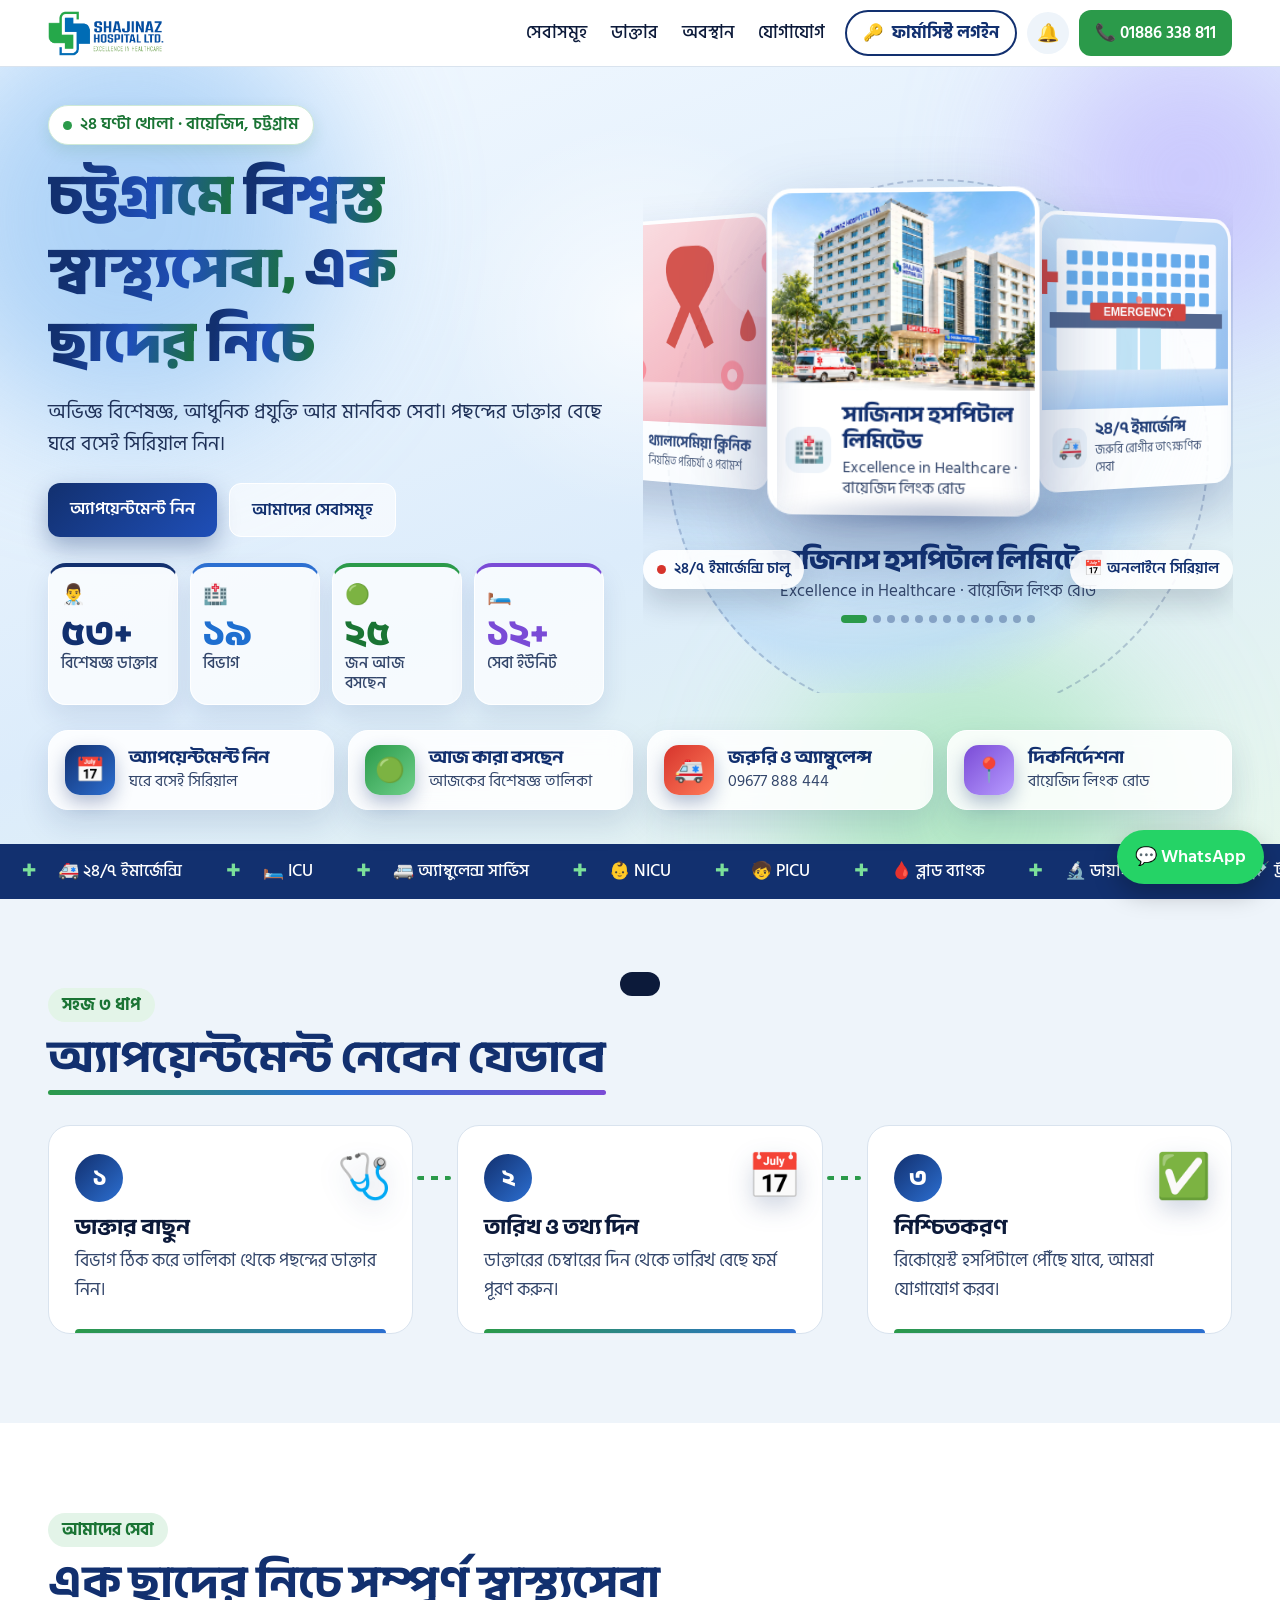
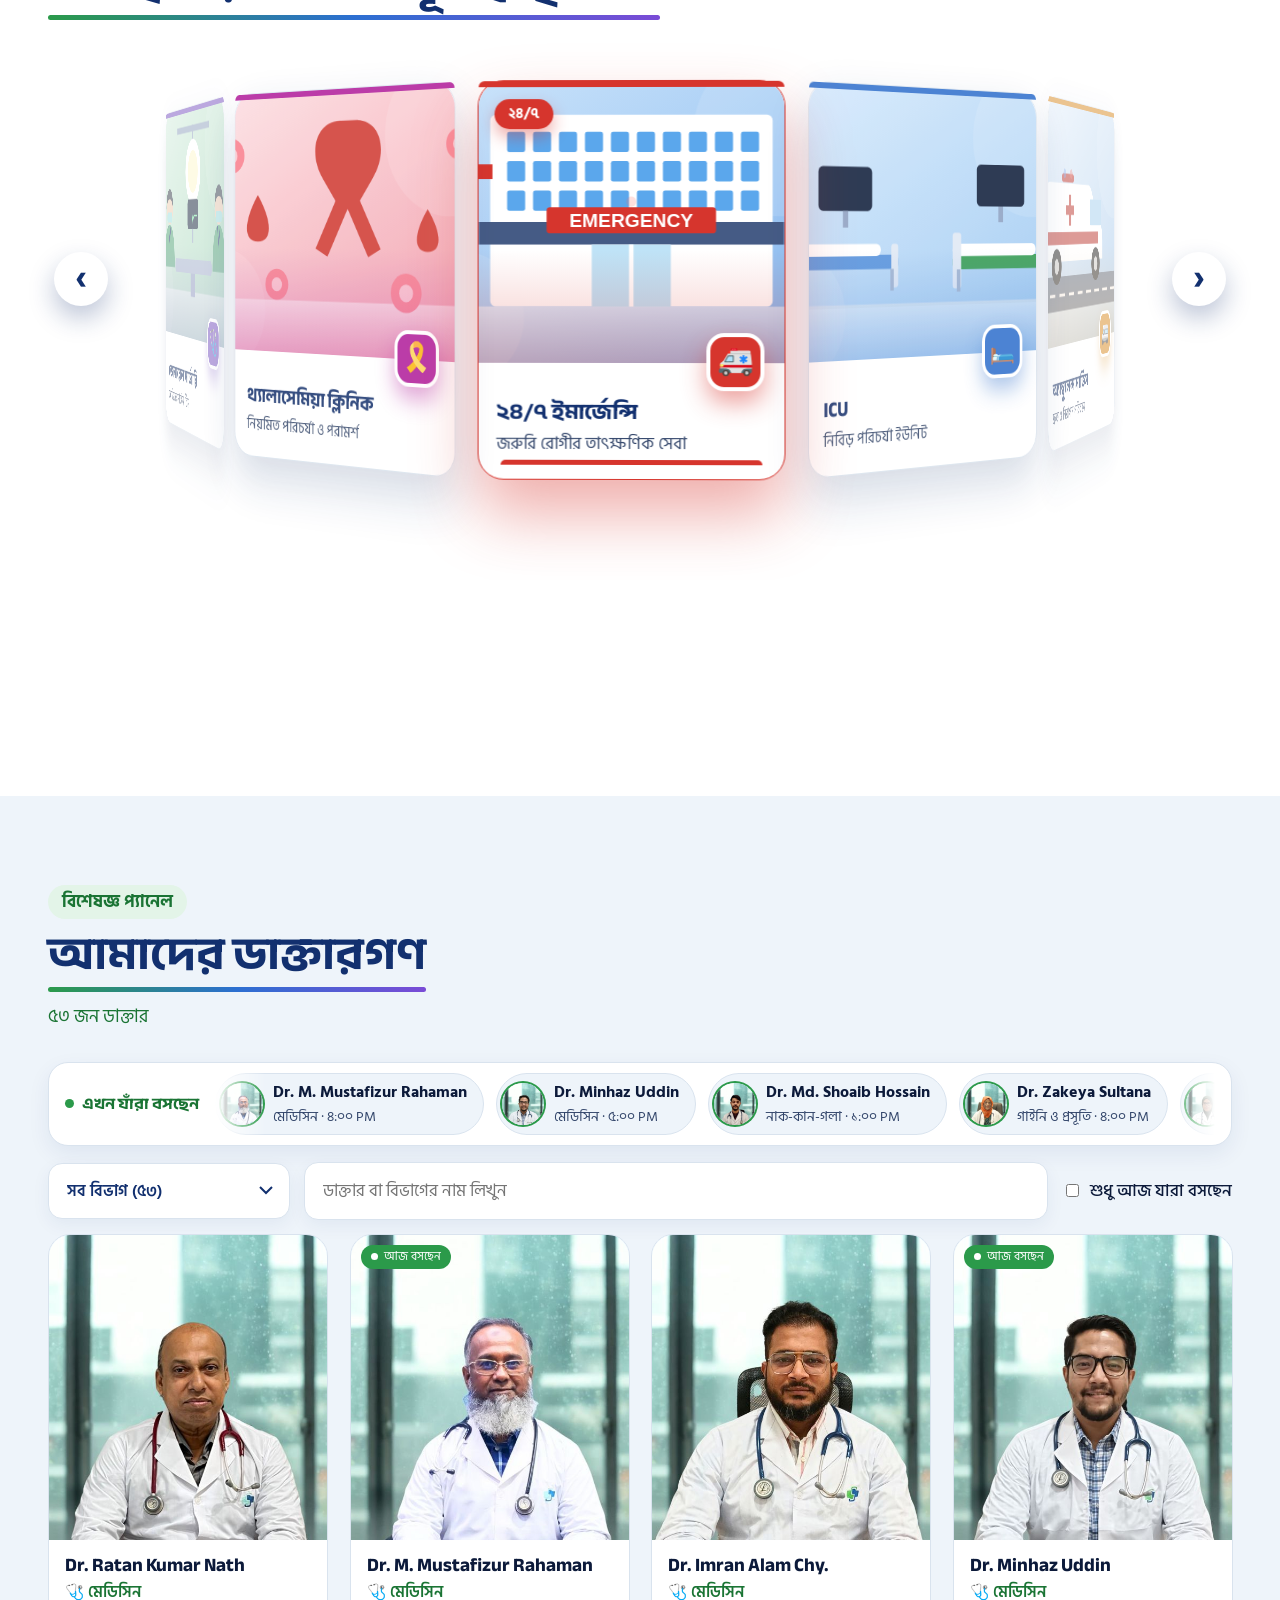
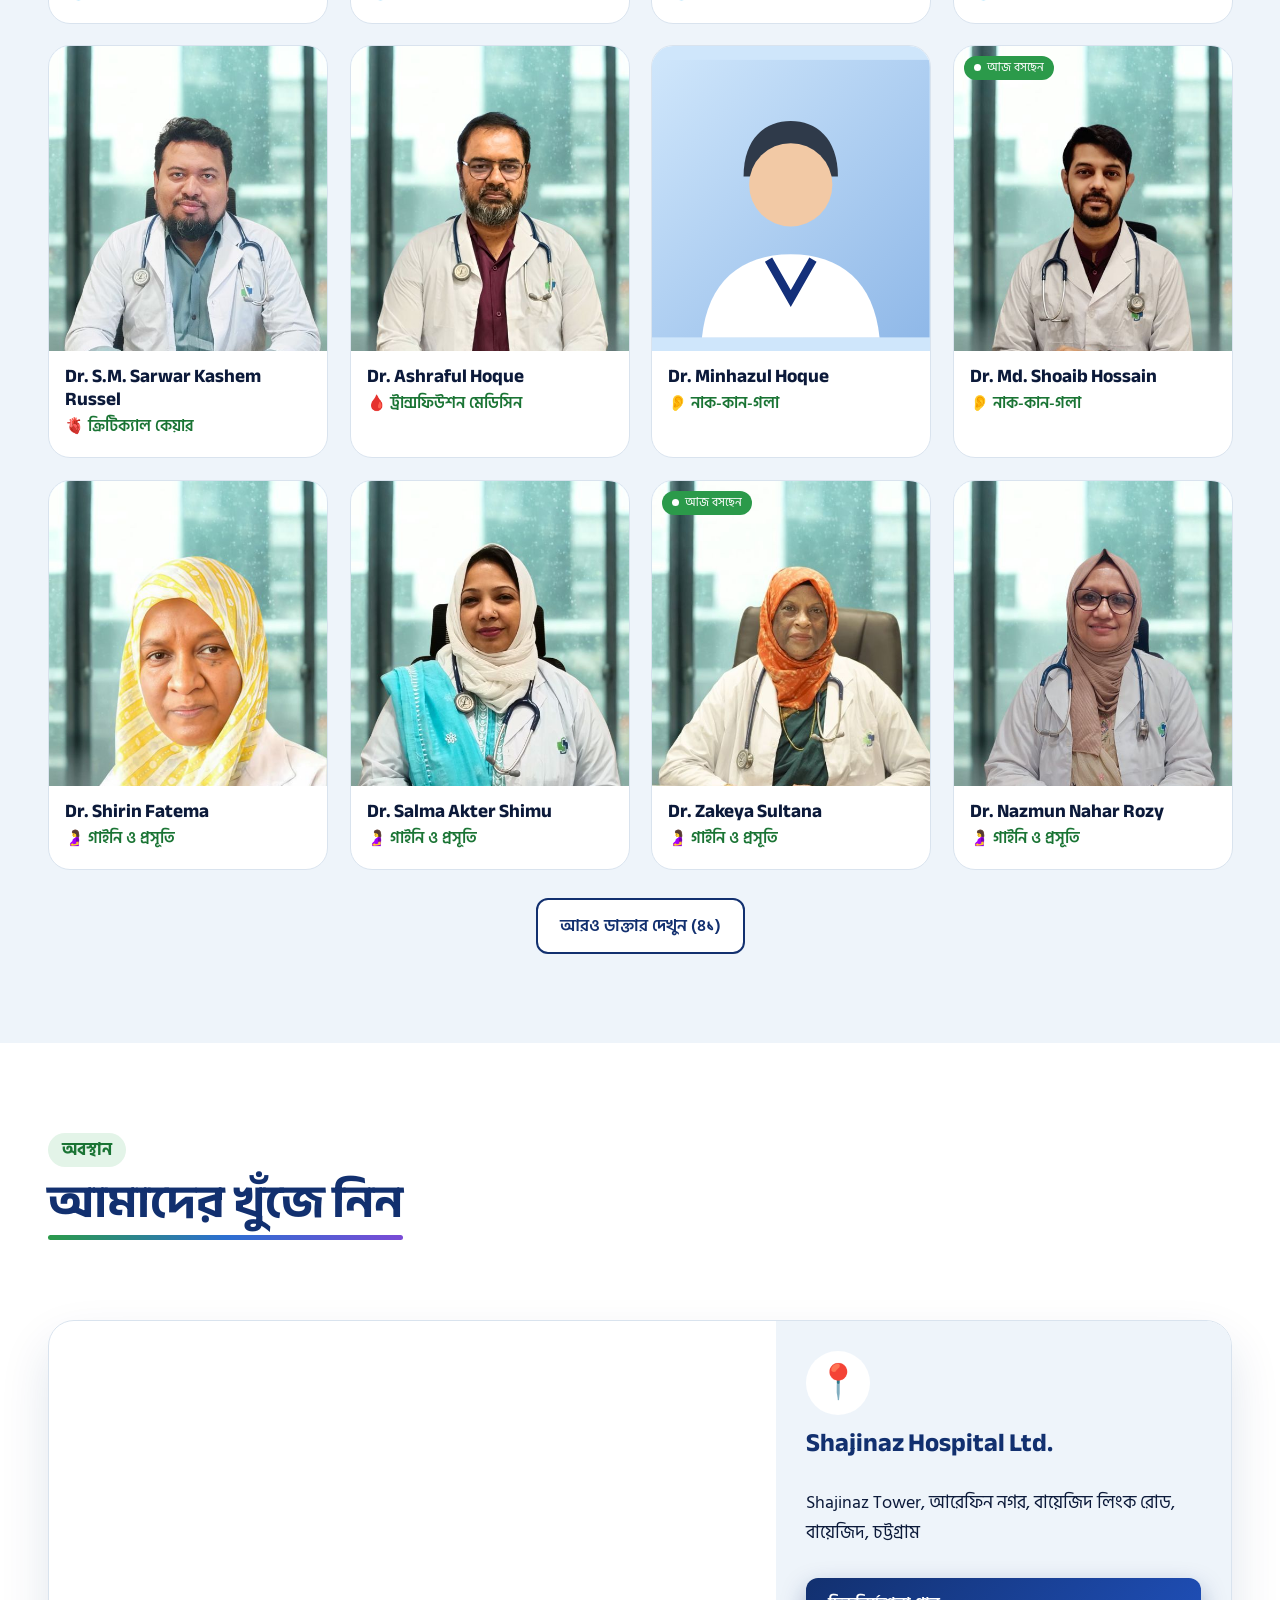
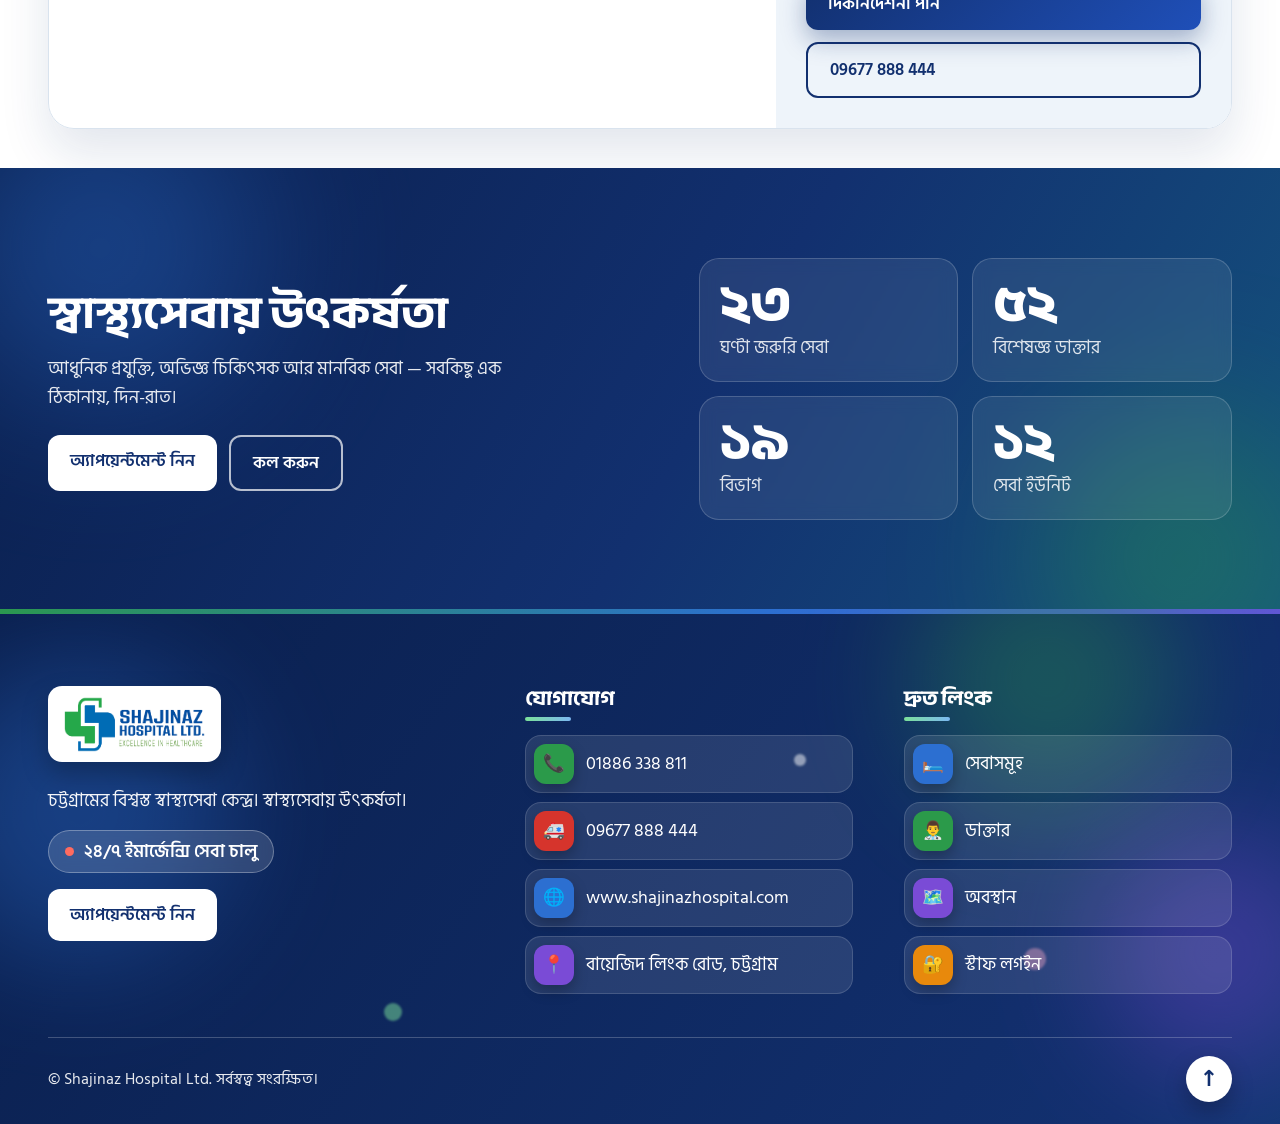
==== commit e71f9896: "Add files via upload" ====
--- a/index.html
+++ b/index.html
@@ -1,53 +1,55 @@
 <!doctype html><html lang="bn"><head><meta charset="utf-8"><meta name="viewport" content="width=device-width,initial-scale=1,viewport-fit=cover">
-<title>শাজিনাজ হাসপাতাল লিমিটেড | ডাক্তার ও অ্যাপয়েন্টমেন্ট</title>
-<meta name="description" content="চট্টগ্রামের শাজিনাজ হাসপাতালের বিশেষজ্ঞ ডাক্তার, সেবা ও অনলাইন অ্যাপয়েন্টমেন্ট। হটলাইন: 01886 338 811">
+<title>সাজিনাস হসপিটাল লিমিটেড | ডাক্তার ও অ্যাপয়েন্টমেন্ট</title>
+<meta name="description" content="চট্টগ্রামের সাজিনাস হসপিটালের বিশেষজ্ঞ ডাক্তার, সেবা ও অনলাইন অ্যাপয়েন্টমেন্ট। হটলাইন: 01886 338 811">
 <meta property="og:image" content="assets/img/poster.jpg"><link rel="icon" href="assets/img/logo.png">
 <link rel="preconnect" href="https://fonts.googleapis.com"><link rel="preconnect" href="https://fonts.gstatic.com" crossorigin>
-<link href="https://fonts.googleapis.com/css2?family=Anek+Bangla:wght@500;700;800&family=Hind+Siliguri:wght@400;500;600&display=swap" rel="stylesheet">
-<link rel="stylesheet" href="assets/css/style.css"></head><body>
+<link href="https://fonts.googleapis.com/css2?family=Anek+Bangla:wght@500;700;800&family=Hind+Siliguri:wght@400;500;600;700&display=swap" rel="stylesheet">
+<link rel="stylesheet" href="assets/css/style.css"><link rel="stylesheet" href="assets/css/v7.css"><link rel="stylesheet" href="assets/css/v8.css"></head><body>
 <header class="top"><a class="brand" href="#top"><img src="assets/img/logo.png" alt="Shajinaz Hospital Ltd."></a>
 <nav><a href="#services">সেবাসমূহ</a><a href="#doctors">ডাক্তার</a><a href="#location">অবস্থান</a><a href="#contact">যোগাযোগ</a></nav>
-<div class="acts"><button id="bell" class="bell" aria-label="নোটিফিকেশন">🔔<b id="bellN" hidden>0</b></button><a class="btn call" href="tel:+8801886338811">📞 01886 338 811</a></div><div id="notes" class="notes" hidden></div><i class="prog" id="prog"></i></header>
+<div class="acts"><button id="agBtn" class="ag" type="button" aria-label="ফার্মাসিস্ট লগইন"></button><button id="bell" class="bell" aria-label="নোটিফিকেশন">🔔<b id="bellN" hidden>0</b></button><a class="btn call" href="tel:+8801886338811">📞 01886 338 811</a></div><div id="notes" class="notes" hidden></div><i class="prog" id="prog"></i></header>
 <main id="top">
-<section class="hx" id="hero"><div class="mesh"><i></i><i></i><i></i></div><div class="spot" id="spot"></div>
+<section class="hx" id="hero"><div class="mesh"><i></i><i></i><i></i></div><div class="spot" id="spot"></div><div class="fx" aria-hidden="true"><i style="left:43%;--s:18px;--d:15s;--o:-1s"></i><i style="left:11%;--s:17px;--d:14s;--o:-18s"></i><i style="left:9%;--s:30px;--d:12s;--o:-1s"></i><i style="left:13%;--s:27px;--d:15s;--o:-2s"></i><i style="left:32%;--s:16px;--d:17s;--o:-13s"></i><i style="left:9%;--s:17px;--d:12s;--o:-18s"></i><i style="left:9%;--s:26px;--d:9s;--o:-7s"></i><i style="left:7%;--s:18px;--d:13s;--o:-13s"></i><i style="left:20%;--s:17px;--d:18s;--o:-9s"></i><i style="left:73%;--s:19px;--d:10s;--o:-18s"></i><i style="left:75%;--s:20px;--d:14s;--o:-3s"></i><i style="left:72%;--s:16px;--d:18s;--o:-1s"></i><i style="left:81%;--s:20px;--d:16s;--o:-17s"></i><i style="left:56%;--s:24px;--d:16s;--o:-18s"></i></div>
 <div class="hx-in">
-<div class="hx-copy"><p class="tag"><span class="dot"></span>২৪ ঘণ্টা খোলা · বায়েজিদ, চট্টগ্রাম</p>
-<h1 id="h1">চট্টগ্রামে বিশ্বস্ত স্বাস্থ্যসেবা, এক ছাদের নিচে</h1>
-<p class="lead">অভিজ্ঞ বিশেষজ্ঞ, আধুনিক প্রযুক্তি আর মানবিক সেবা। পছন্দের ডাক্তার বেছে ঘরে বসেই সিরিয়াল নিন।</p>
-<div class="cta"><a class="btn pri pulse" href="#doctors">অ্যাপয়েন্টমেন্ট নিন</a><a class="btn glass" href="#services">আমাদের সেবাসমূহ</a></div>
-<div class="kp">
-<div><i>👨‍⚕️</i><b id="kD" data-suf="+">০</b><span>বিশেষজ্ঞ ডাক্তার</span></div>
-<div><i>🏥</i><b id="kP">০</b><span>বিভাগ</span></div>
-<div><i>🟢</i><b id="kT">০</b><span>জন আজ বসছেন</span></div>
-<div><i>🛏️</i><b data-count="12" data-suf="+">০</b><span>সেবা ইউনিট</span></div>
-</div></div>
-<div class="hx-show" id="show" aria-label="হাসপাতালের সেবাসমূহ"><div class="orb"></div><div class="orb o2"></div>
+<div class="hx-copy"><p class="tag"><span class="dot"></span><span id="hTag"></span></p>
+<h1 id="h1"></h1><p class="lead" id="hLead"></p>
+<div class="cta"><a class="btn pri pulse shine" id="hC1" href="#doctors"></a><a class="btn glass" id="hC2" href="#services"></a></div>
+<div class="kp" id="kp"></div></div>
+<div class="hx-show" id="show" aria-label="হসপিটালের সেবাসমূহ"><div class="orb"></div><div class="orb o2"></div>
 <span class="chp c1"><span class="live-dot"></span>২৪/৭ ইমার্জেন্সি চালু</span><span class="chp c2">📅 অনলাইনে সিরিয়াল</span>
 <div class="ring3d" id="ring"></div><div class="floor"></div>
 <div class="cap" aria-live="polite"><b id="capT"></b><span id="capS"></span><div class="dots" id="dots"></div></div></div>
 </div>
-<div class="quick">
-<a href="#doctors"><i>📅</i><span><b>অ্যাপয়েন্টমেন্ট নিন</b><small>ঘরে বসেই সিরিয়াল</small></span></a>
-<a href="#doctors" id="todayBtn"><i>🟢</i><span><b>আজ কারা বসছেন</b><small>আজকের বিশেষজ্ঞ তালিকা</small></span></a>
-<a href="tel:+8809677888444"><i>🚑</i><span><b>জরুরি ও অ্যাম্বুলেন্স</b><small>09677 888 444</small></span></a>
-<a href="#location"><i>📍</i><span><b>দিকনির্দেশনা</b><small>বায়েজিদ লিংক রোড</small></span></a>
-</div>
+<div class="quick" id="quick"></div>
 <div class="marq" aria-hidden="true"><div id="mq"></div></div></section>
-<section class="sec alt" id="how"><div class="sh rv"><p class="eyebrow">সহজ ৩ ধাপ</p><h2>অ্যাপয়েন্টমেন্ট নেবেন যেভাবে</h2></div><ol class="steps"><li class="rv"><span class="ico">🩺</span><b>১</b><h3>ডাক্তার বাছুন</h3><p>বিভাগ ঠিক করে তালিকা থেকে পছন্দের ডাক্তার নিন।</p></li><li class="rv" data-i="2"><span class="ico">📅</span><b>২</b><h3>তারিখ ও তথ্য দিন</h3><p>ডাক্তারের চেম্বারের দিন থেকে তারিখ বেছে ফর্ম পূরণ করুন।</p></li><li class="rv" data-i="4"><span class="ico">✅</span><b>৩</b><h3>নিশ্চিতকরণ</h3><p>রিকোয়েস্ট হাসপাতালে পৌঁছে যাবে, আমরা যোগাযোগ করব।</p></li></ol></section>
-<section id="services" class="sec"><div class="sh rv"><p class="eyebrow">আমাদের সেবা</p><h2>এক ছাদের নিচে সম্পূর্ণ স্বাস্থ্যসেবা</h2></div><div class="svc" id="svc"></div></section>
+
+<section class="sec alt" id="how"><div class="sh rv"><p class="eyebrow" id="stE"></p><h2 id="stH"></h2></div><ol class="steps" id="steps"></ol></section>
+
+<section id="services" class="sec"><div class="sh rv"><p class="eyebrow" id="svE"></p><h2 id="svH"></h2></div><div class="svwrap"><button class="arw l" id="svPrev" type="button" aria-label="আগের সেবা">‹</button><div class="svs" id="svs" aria-label="আমাদের সেবাসমূহ"><div class="ring3d" id="svRing"></div></div><button class="arw r" id="svNext" type="button" aria-label="পরের সেবা">›</button></div><div class="dots sv" id="svDots"></div></section>
+
 <section id="doctors" class="sec alt"><div class="sh rv"><p class="eyebrow">বিশেষজ্ঞ প্যানেল</p><h2>আমাদের ডাক্তারগণ</h2><p id="meta" class="s"></p></div>
 <div class="tdy" id="tdy" hidden><p class="tt"><span class="live-dot"></span>এখন যাঁরা বসছেন</p><div class="tw"><div class="ti" id="tdyIn"></div></div></div>
 <div class="bar rv"><select id="deptSel" aria-label="বিভাগ বাছুন"></select><input id="q" type="search" placeholder="ডাক্তার বা বিভাগের নাম লিখুন" aria-label="খুঁজুন"><label class="tg"><input type="checkbox" id="today"> শুধু আজ যারা বসছেন</label></div>
 <div class="grid" id="grid"></div><div class="more"><button class="btn glass2" id="more" hidden>আরও ডাক্তার দেখুন</button></div></section>
+
 <section id="location" class="sec"><div class="sh rv"><p class="eyebrow">অবস্থান</p><h2>আমাদের খুঁজে নিন</h2></div>
-<div class="mapw rv"><iframe title="শাজিনাজ হাসপাতালের অবস্থান" loading="lazy" referrerpolicy="no-referrer-when-downgrade" src="https://maps.google.com/maps?q=Shajinaz+Hospital+Ltd,+Bayezid+Link+Road,+Chattogram&output=embed"></iframe>
-<div class="addr"><h3>Shajinaz Hospital Ltd.</h3><p>Shajinaz Tower, আরেফিন নগর, বায়েজিদ লিংক রোড, বায়েজিদ, চট্টগ্রাম</p><a class="btn pri" target="_blank" rel="noopener" href="https://www.google.com/maps/search/?api=1&query=Shajinaz+Hospital+Ltd+Bayezid+Link+Road+Chattogram">দিকনির্দেশনা পান</a><a class="btn ghost" href="tel:+8809677888444">09677 888 444</a></div></div></section></main>
+<div class="mapw rv"><iframe title="সাজিনাস হসপিটালের অবস্থান" loading="lazy" referrerpolicy="no-referrer-when-downgrade" src="https://maps.google.com/maps?q=Shajinaz+Hospital+Ltd,+Bayezid+Link+Road,+Chattogram&output=embed"></iframe>
+<div class="addr"><span class="pin" aria-hidden="true">📍</span><h3>Shajinaz Hospital Ltd.</h3><p>Shajinaz Tower, আরেফিন নগর, বায়েজিদ লিংক রোড, বায়েজিদ, চট্টগ্রাম</p><a class="btn pri shine" target="_blank" rel="noopener" href="https://www.google.com/maps/search/?api=1&query=Shajinaz+Hospital+Ltd+Bayezid+Link+Road+Chattogram">দিকনির্দেশনা পান</a><a class="btn ghost" href="tel:+8809677888444">09677 888 444</a></div></div></section>
+</main>
+
 <section class="band"><svg class="ecgfull" viewBox="0 0 1200 120" preserveAspectRatio="none" aria-hidden="true"><path pathLength="1400" d="M0 70H260l20-44 30 88 26-66 16 22H640l20-44 30 88 26-66 16 22H1200"/></svg><i class="bl b1"></i><i class="bl b2"></i>
-<div class="bc"><h2>স্বাস্থ্যসেবায় উৎকর্ষতা</h2><p>আধুনিক প্রযুক্তি, অভিজ্ঞ চিকিৎসক আর মানবিক সেবা — সবকিছু এক ঠিকানায়, দিন-রাত।</p><div class="cta"><a class="btn white" href="#doctors">অ্যাপয়েন্টমেন্ট নিন</a><a class="btn outl" href="tel:+8801886338811">কল করুন</a></div></div>
-<div class="bn"><div><b data-count="24">০</b><span>ঘণ্টা জরুরি সেবা</span></div><div><b id="bD" data-suf="+">০</b><span>বিশেষজ্ঞ ডাক্তার</span></div><div><b id="bP">০</b><span>বিভাগ</span></div><div><b data-count="12" data-suf="+">০</b><span>সেবা ইউনিট</span></div></div></section>
-<footer id="contact" class="foot"><div><span class="plate"><img src="assets/img/logo.png" alt="Shajinaz Hospital Ltd."></span><p>চট্টগ্রামের বিশ্বস্ত স্বাস্থ্যসেবা কেন্দ্র। স্বাস্থ্যসেবায় উৎকর্ষতা।</p></div>
-<div><h4>যোগাযোগ</h4><a href="tel:+8801886338811">01886 338 811</a><a href="tel:+8809677888444">09677 888 444</a><a href="https://www.shajinazhospital.com" target="_blank" rel="noopener">www.shajinazhospital.com</a></div>
-<div><h4>লিংক</h4><a href="#services">সেবাসমূহ</a><a href="#doctors">ডাক্তার</a><a href="admin.html">স্টাফ লগইন</a><small>© Shajinaz Hospital Ltd.</small></div></footer>
+<div class="bc"><h2 id="bH"></h2><p id="bT"></p><div class="cta"><a class="btn white shine" href="#doctors">অ্যাপয়েন্টমেন্ট নিন</a><a class="btn outl" href="tel:+8801886338811">কল করুন</a></div></div>
+<div class="bn" id="bn"></div></section>
+
+<footer id="contact" class="ft"><div class="ft-glow" aria-hidden="true"><i></i><i></i><i></i><i></i><i></i><i></i></div>
+<svg class="ft-ecg" viewBox="0 0 1200 80" preserveAspectRatio="none" aria-hidden="true"><path pathLength="1400" d="M0 44H300l16-30 24 60 20-44 12 14H760l16-30 24 60 20-44 12 14H1200"/></svg>
+<div class="ft-in">
+<div class="ft-brand"><span class="plate"><img src="assets/img/logo.png" alt="Shajinaz Hospital Ltd."></span><p>চট্টগ্রামের বিশ্বস্ত স্বাস্থ্যসেবা কেন্দ্র। স্বাস্থ্যসেবায় উৎকর্ষতা।</p><span class="em24"><span class="live-dot"></span>২৪/৭ ইমার্জেন্সি সেবা চালু</span><a class="btn white shine" href="#doctors">অ্যাপয়েন্টমেন্ট নিন</a></div>
+<div class="ft-col"><h4>যোগাযোগ</h4><a class="fl c-g" href="tel:+8801886338811"><i>📞</i><span>01886 338 811</span></a><a class="fl c-r" href="tel:+8809677888444"><i>🚑</i><span>09677 888 444</span></a><a class="fl c-b" href="https://www.shajinazhospital.com" target="_blank" rel="noopener"><i>🌐</i><span>www.shajinazhospital.com</span></a><a class="fl c-p" href="#location"><i>📍</i><span>বায়েজিদ লিংক রোড, চট্টগ্রাম</span></a></div>
+<div class="ft-col"><h4>দ্রুত লিংক</h4><a class="fl c-b" href="#services"><i>🛏️</i><span>সেবাসমূহ</span></a><a class="fl c-g" href="#doctors"><i>👨‍⚕️</i><span>ডাক্তার</span></a><a class="fl c-p" href="#location"><i>🗺️</i><span>অবস্থান</span></a><a class="fl c-o" href="admin.html"><i>🔐</i><span>স্টাফ লগইন</span></a></div>
+</div>
+<div class="ft-bar"><small>© Shajinaz Hospital Ltd. সর্বস্বত্ব সংরক্ষিত।</small><a class="totop" href="#top" aria-label="উপরে যান">↑</a></div></footer>
+
 <a class="wa" href="https://wa.me/8801886338811" target="_blank" rel="noopener" aria-label="WhatsApp">💬 WhatsApp</a>
 <dialog id="dlg"><form method="dialog" class="x"><button aria-label="বন্ধ">✕</button></form><div id="dbody"></div></dialog><div id="toast" role="status"></div>
-<script src="assets/js/config.js"></script><script src="assets/js/doctors-data.js"></script><script src="assets/js/app.js"></script></body></html>
+<script src="assets/js/config.js"></script><script src="assets/js/site-data.js"></script><script src="assets/js/doctors-data.js"></script><script src="assets/js/app.js"></script></body></html>
--- a/assets/css/v7.css
+++ b/assets/css/v7.css
@@ -0,0 +1,84 @@
+/* ===== v7 ===== বড় লেখা, পরিষ্কার রং, নতুন সেবা কার্ড, অ্যানিমেটেড ফুটার ===== */
+:root{--gd:#1a7434;--txt2:#33466b;font-size:17px}
+body{font-size:18px;line-height:1.65}
+nav{font-size:18px}.btn{font-size:17px}
+/* দৃশ্যমানতা: হালকা/ঝাপসা লেখা গাঢ় করা */
+.tag,.eyebrow,.dept,.nm span,.tt,.sh .s{color:var(--gd)}.s{opacity:1;color:var(--txt2)}
+.eyebrow{font-size:17px;font-weight:700;display:inline-flex;align-items:center;gap:8px;background:#e3f4e8;border-radius:99px;padding:3px 14px}
+.tag{font-size:16.5px;background:#fff;border:1px solid #cfe9d6;box-shadow:0 6px 16px rgba(26,116,52,.12)}
+.hx .lead{font-size:clamp(18px,1.55vw,21px);color:#1f3158}
+.hx h1{font-size:clamp(36px,4.5vw,62px)}
+.kp span{font-size:15.5px;opacity:1;color:var(--txt2);font-weight:500}
+.kp b{font-size:clamp(28px,2.8vw,38px)}
+.quick b{font-size:18px}.quick small{font-size:15.5px;opacity:1;color:var(--txt2)}
+.cap b{font-size:clamp(22px,2.2vw,28px)}.cap>span{font-size:16.5px;opacity:1;color:var(--txt2)}
+.chp{font-size:15px}
+.cd figcaption b{font-size:17.5px}.cd figcaption small{font-size:14px;opacity:1;color:var(--txt2)}
+.dots button{background:rgba(18,48,111,.35)}
+.steps h3{font-size:22px}.steps p{font-size:17.5px;color:var(--txt2)}
+.tp b{font-size:16px}.tp small{font-size:14px;opacity:1;color:var(--txt2)}
+.nm h3{font-size:19px}.nm span{font-size:15.5px}
+.bar input,#q{font-size:17px}.tg{font-size:17px}
+.sh h2{position:relative;display:inline-block;padding-bottom:10px}
+.sh h2::after{content:"";position:absolute;left:0;bottom:0;height:5px;width:0;border-radius:5px;background:linear-gradient(90deg,var(--green),#2c6fd1,#7a4bd6);transition:width 1s .3s cubic-bezier(.2,.8,.2,1)}.sh.in h2::after{width:100%}
+.addr p{font-size:18px}
+.addr{position:relative}.pin{font-size:34px;width:64px;height:64px;display:grid;place-items:center;border-radius:50%;background:#fff;box-shadow:0 0 0 0 rgba(214,52,44,.5);animation:pr2 2.2s infinite}@keyframes pr2{to{box-shadow:0 0 0 22px rgba(214,52,44,0)}}
+/* বাটনে আলোর ঝলক */
+.shine{position:relative;overflow:hidden}.shine::before{content:"";position:absolute;top:0;left:-70%;width:45%;height:100%;background:linear-gradient(100deg,transparent,rgba(255,255,255,.55),transparent);transform:skewX(-20deg);animation:shn 3.6s ease-in-out infinite}@keyframes shn{0%,55%{left:-70%}100%{left:130%}}
+.white.shine::before{background:linear-gradient(100deg,transparent,rgba(18,48,111,.18),transparent)}
+/* হিরো: ভাসমান ক্রস, রঙিন হেডলাইন */
+.fx{position:absolute;inset:0;overflow:hidden;pointer-events:none;z-index:1}
+.fx i{position:absolute;bottom:-40px;width:var(--s);height:var(--s);opacity:0;animation:rise2 var(--d) linear var(--o) infinite;background:linear-gradient(var(--green),var(--green)) center/34% 100% no-repeat,linear-gradient(var(--green),var(--green)) center/100% 34% no-repeat;border-radius:3px}
+@keyframes rise2{0%{opacity:0;transform:translateY(0) rotate(0)}15%{opacity:.28}85%{opacity:.22}100%{opacity:0;transform:translateY(-760px) rotate(200deg)}}
+.hx h1 span{background:linear-gradient(100deg,#12306f 10%,#1f4fb8 55%,#1a7434 100%);-webkit-background-clip:text;background-clip:text;-webkit-text-fill-color:transparent;color:transparent;padding-bottom:.08em}
+.hx-show .orb{background:radial-gradient(circle at 35% 30%,#fff,rgba(188,220,247,.75) 60%,transparent 72%)}
+.cd{background:linear-gradient(160deg,#fff,#eaf3fc)}.cd .em{position:absolute;left:50%;top:30%;translate:-50% -50%;font-size:64px;opacity:.5}
+.cd img{position:relative}.cd.main{box-shadow:0 34px 70px rgba(18,48,111,.4)}.cd.main figcaption b{font-size:19px}
+.kp>div:nth-child(1) b{color:#12306f}.kp>div:nth-child(2) b{color:#1f6fd0}.kp>div:nth-child(3) b{color:#1a7434}.kp>div:nth-child(4) b{color:#7a4bd6}
+.kp>div{border-top:4px solid transparent}.kp>div:nth-child(1){border-top-color:#12306f}.kp>div:nth-child(2){border-top-color:#2c6fd1}.kp>div:nth-child(3){border-top-color:#2b9a4a}.kp>div:nth-child(4){border-top-color:#7a4bd6}
+.quick i{animation:wig 5s ease-in-out infinite}.quick a:nth-child(2) i{animation-delay:-1.2s}.quick a:nth-child(3) i{animation-delay:-2.4s}.quick a:nth-child(4) i{animation-delay:-3.6s}@keyframes wig{0%,86%,100%{rotate:0}90%{rotate:-12deg}94%{rotate:10deg}98%{rotate:-5deg}}
+/* ===== সেবার কার্ড (পরিষ্কার, সমান গ্রিড) ===== */
+.svc2{display:grid;grid-template-columns:repeat(4,1fr);gap:26px}
+.sc{--c:#2c6fd1;position:relative;display:flex;flex-direction:column;background:#fff;border:1px solid var(--line);border-radius:26px;overflow:visible;box-shadow:0 12px 30px rgba(18,48,111,.08);opacity:0;translate:0 44px;scale:.94;transition:opacity .7s,translate .7s cubic-bezier(.2,.8,.2,1),scale .7s,transform .4s,box-shadow .4s,border-color .4s}
+.sc.in{opacity:1;translate:0 0;scale:1}
+.sc::before{content:"";position:absolute;left:0;right:0;top:0;height:6px;border-radius:26px 26px 0 0;background:var(--c);z-index:3}
+.sc:hover{transform:translateY(-10px);border-color:var(--c);box-shadow:0 30px 56px color-mix(in srgb,var(--c) 32%,transparent)}
+.sc .im{position:relative;aspect-ratio:16/10;border-radius:26px 26px 0 0;background:linear-gradient(135deg,color-mix(in srgb,var(--c) 22%,#fff),color-mix(in srgb,var(--c) 6%,#fff))}
+.sc .em{position:absolute;left:50%;top:50%;translate:-50% -50%;font-size:70px;opacity:.55}
+.sc .cl{position:absolute;inset:0;overflow:hidden;border-radius:26px 26px 0 0}.sc .cl img{width:100%;height:100%;object-fit:cover;display:block;transition:scale .9s cubic-bezier(.2,.8,.2,1)}.sc:hover .cl img{scale:1.12}
+.sc .cl::after{content:"";position:absolute;inset:0;background:linear-gradient(transparent 60%,color-mix(in srgb,var(--c) 28%,transparent))}
+.ic2{position:absolute;right:20px;bottom:-28px;z-index:4;width:58px;height:58px;display:grid;place-items:center;font-size:29px;border-radius:18px;background:var(--c);border:4px solid #fff;box-shadow:0 12px 24px color-mix(in srgb,var(--c) 45%,transparent);animation:fl 4s ease-in-out infinite;transition:rotate .5s}
+.sc:hover .ic2{rotate:-12deg;scale:1.1}.sc:nth-child(2n) .ic2{animation-delay:-1.3s}.sc:nth-child(3n) .ic2{animation-delay:-2.6s}
+.rib{position:absolute;left:16px;top:18px;z-index:4;background:var(--c);color:#fff;font-weight:700;font-size:14.5px;padding:3px 14px;border-radius:99px;box-shadow:0 8px 16px color-mix(in srgb,var(--c) 40%,transparent);animation:blink2 1.8s infinite}@keyframes blink2{50%{scale:1.08;filter:brightness(1.15)}}
+.sc .tx{padding:38px 22px 26px}.sc h3{font-size:22px;color:var(--navy);margin-bottom:6px}.sc p{margin:0;font-size:17px;color:var(--txt2);line-height:1.5}
+.sc .bar{position:absolute;left:22px;right:22px;bottom:0;height:5px;border-radius:5px 5px 0 0;background:var(--c);transform:scaleX(0);transform-origin:left;transition:transform .5s cubic-bezier(.2,.8,.2,1)}.sc:hover .bar{transform:scaleX(1)}
+/* ধাপ */
+.steps{grid-template-columns:repeat(auto-fit,minmax(250px,1fr))}.steps li{padding:28px 26px}
+/* ===== ফুটার ===== */
+.ft{position:relative;overflow:hidden;color:#fff;padding:clamp(48px,6vw,80px) clamp(16px,4vw,48px) 0;background:linear-gradient(125deg,#0a1f4d,#12306f 28%,#0f6a8f 56%,#17805a 80%,#0a1f4d);background-size:320% 320%;animation:ftbg 22s ease-in-out infinite alternate}@keyframes ftbg{to{background-position:100% 50%}}
+.ft::before{content:"";position:absolute;left:0;right:0;top:0;height:5px;background:linear-gradient(90deg,#2b9a4a,#2c6fd1,#7a4bd6,#e0568f,#f08c00,#2b9a4a);background-size:300% 100%;animation:ftbg 6s linear infinite alternate}
+.ft-glow i{position:absolute;border-radius:50%;filter:blur(60px);opacity:.38;animation:mv 15s ease-in-out infinite alternate}.ft-glow i:nth-child(1){width:300px;height:300px;background:#2c6fd1;left:-70px;top:10%}.ft-glow i:nth-child(2){width:260px;height:260px;background:#2b9a4a;right:8%;top:-60px;animation-delay:-4s}.ft-glow i:nth-child(3){width:240px;height:240px;background:#7a4bd6;right:-60px;bottom:10%;animation-delay:-8s}.ft-glow i:nth-child(4){width:18px;height:18px;filter:blur(1px);opacity:.5;background:#7be09a;left:30%;bottom:20%;animation:fl 5s ease-in-out infinite}.ft-glow i:nth-child(5){width:12px;height:12px;filter:blur(1px);opacity:.5;background:#fff;left:62%;top:28%;animation:fl 6s ease-in-out infinite -2s}.ft-glow i:nth-child(6){width:22px;height:22px;filter:blur(1px);opacity:.4;background:#ffa3c4;left:80%;bottom:30%;animation:fl 7s ease-in-out infinite -3s}
+.ft-ecg{position:absolute;left:0;bottom:46px;width:100%;height:80px;fill:none;stroke:#7be09a;stroke-width:3;opacity:.4}.ft-ecg path{stroke-dasharray:1400;stroke-dashoffset:1400;animation:beat 6s ease-in-out infinite}
+.ft-in{position:relative;z-index:2;display:grid;grid-template-columns:1.3fr 1fr 1fr;gap:clamp(24px,4vw,56px);max-width:1380px;margin:0 auto}
+.ft-brand p{font-size:18px;margin:14px 0;opacity:.95;max-width:22em}.plate{box-shadow:0 12px 26px rgba(0,0,0,.25)}
+.em24{display:inline-flex;align-items:center;gap:10px;background:rgba(255,255,255,.14);border:1px solid rgba(255,255,255,.3);border-radius:99px;padding:6px 16px;font-weight:600;margin:0 0 16px;backdrop-filter:blur(6px)}.em24 .live-dot{background:#ff6b5f}.ft-brand .btn{display:table}
+.ft-col h4{font-size:21px;margin-bottom:14px;position:relative;padding-bottom:10px}.ft-col h4::after{content:"";position:absolute;left:0;bottom:0;width:46px;height:4px;border-radius:4px;background:linear-gradient(90deg,#7be09a,#7db8f2);animation:wd 3s ease-in-out infinite alternate}@keyframes wd{to{width:96px}}
+.fl{--k:#2b9a4a;display:flex;align-items:center;gap:12px;margin:9px 0;padding:8px 14px 8px 8px;border-radius:16px;background:rgba(255,255,255,.1);border:1px solid rgba(255,255,255,.14);font-size:17.5px;opacity:1;transition:transform .3s,background .3s,box-shadow .3s}
+.fl i{font-style:normal;width:40px;height:40px;flex:none;display:grid;place-items:center;border-radius:12px;background:var(--k);box-shadow:0 6px 14px rgba(0,0,0,.25);transition:rotate .4s,scale .4s}
+.fl:hover{transform:translateX(8px);background:rgba(255,255,255,.2);box-shadow:0 12px 24px rgba(0,0,0,.2);color:#fff}.fl:hover i{rotate:-12deg;scale:1.12}
+.c-g{--k:#2b9a4a}.c-r{--k:#d6342c}.c-b{--k:#2c6fd1}.c-p{--k:#7a4bd6}.c-o{--k:#e8890c}
+.ft-bar{position:relative;z-index:2;max-width:1380px;margin:34px auto 0;padding:18px 0 22px;border-top:1px solid rgba(255,255,255,.22);display:flex;justify-content:space-between;align-items:center;gap:14px}.ft-bar small{font-size:15.5px;opacity:.9;margin:0}
+.totop{width:46px;height:46px;display:grid;place-items:center;border-radius:50%;background:#fff;color:var(--navy);font-size:22px;font-weight:800;box-shadow:0 10px 22px rgba(0,0,0,.25);animation:bob 2s ease-in-out infinite}.totop:hover{background:#7be09a}@keyframes bob{50%{translate:0 -6px}}
+/* ===== অন্যান্য রিভিল ভ্যারিয়েন্ট ===== */
+.mapw.rv{translate:0 50px;scale:.97}.mapw.rv.in{scale:1}.bar.rv{translate:-30px 0}.bar.rv.in{translate:0 0}
+/* ===== অ্যানিমেশন বন্ধ (অ্যাডমিন সেটিং / reduced-motion) ===== */
+html.calm *,html.calm *::before,html.calm *::after{animation:none!important}
+html.calm .hx h1 span{opacity:1!important;translate:none!important;filter:none!important}
+html.calm .kp,html.calm .quick a,html.calm .hx-show{opacity:1!important;translate:none!important}
+@media(prefers-reduced-motion:reduce){.fx{display:none}.sc{opacity:1!important;translate:none!important;scale:1!important}}
+/* ===== রেসপন্সিভ ===== */
+@media(max-width:1200px){.svc2{grid-template-columns:repeat(3,1fr)}}
+@media(max-width:900px){.ft-in{grid-template-columns:1fr 1fr}.ft-brand{grid-column:1/-1}body{font-size:18px}}
+@media(max-width:800px){.svc2{grid-template-columns:repeat(2,1fr);gap:18px}.sc .tx{padding:36px 16px 22px}.sc h3{font-size:19px}.sc p{font-size:15.5px}.ic2{width:50px;height:50px;font-size:25px;right:14px}}
+@media(max-width:520px){.ft-in{grid-template-columns:1fr}.svc2{grid-template-columns:1fr}.ft-bar{flex-direction:row}.hx h1{font-size:clamp(32px,9.4vw,44px)}}
+.sh{display:flex;flex-direction:column;align-items:flex-start;gap:8px}.sh h2,.sh p{margin:0}.sh .s{margin-top:2px}
--- a/assets/css/v8.css
+++ b/assets/css/v8.css
@@ -0,0 +1,47 @@
+/* ===== v8 : পরিষ্কার ডায়ালগ, ক্লিপড হিরো, সেবা ক্যারোসেল, ফার্মাসিস্ট লগইন ===== */
+/* হিরো: ক্যারোসেল লেখার ওপর উঠবে না */
+.hx-copy{position:relative;z-index:4}.hx-show{z-index:1;clip-path:inset(-70px 0 -70px 0)}
+.hx .lead{max-width:30em}
+/* সেবা ক্যারোসেল */
+.svwrap{position:relative;max-width:1380px;margin:0 auto}
+.svs{--cw:290px;--ch:380px;position:relative;perspective:1500px;perspective-origin:50% 38%;cursor:grab;user-select:none;-webkit-user-select:none;touch-action:pan-y;clip-path:inset(-70px 0 -70px 0)}.svs.grab{cursor:grabbing}
+.svs .ring3d{top:30px}
+.ring3d .sc{position:absolute;inset:0;height:100%;opacity:1;translate:none;scale:1;transition:box-shadow .4s;backface-visibility:hidden;-webkit-backface-visibility:hidden;will-change:opacity;box-shadow:0 24px 50px rgba(18,48,111,.2)}
+.ring3d .sc:hover{transform:none}
+.ring3d .sc .im{flex:1;aspect-ratio:auto;min-height:0}
+.ring3d .sc .tx{padding:36px 18px 22px;flex:none}
+.ring3d .sc.act{border-color:var(--c);box-shadow:0 34px 64px color-mix(in srgb,var(--c) 40%,transparent)}.ring3d .sc.act .bar{transform:scaleX(1)}
+.ring3d .sc.act .ic2{animation:fl 3s ease-in-out infinite}
+.arw{position:absolute;top:44%;z-index:8;width:54px;height:54px;border-radius:50%;border:0;background:#fff;color:var(--navy);font:700 34px/1 'Anek Bangla';box-shadow:0 12px 26px rgba(18,48,111,.28);cursor:pointer;display:grid;place-items:center;padding:0 0 5px;transition:transform .25s,background .25s,color .25s}
+.arw:hover{background:var(--navy);color:#fff;transform:scale(1.1)}.arw.l{left:6px}.arw.r{right:6px}
+.dots.sv{margin:6px 0 0}
+.sh+.svwrap{margin-top:8px}
+/* হেডারে ফার্মাসিস্ট বাটন */
+.acts{display:flex;align-items:center;gap:10px}
+.ag{display:inline-flex;align-items:center;gap:8px;border:2px solid var(--navy);background:#fff;color:var(--navy);border-radius:99px;padding:8px 16px;font:700 16.5px 'Hind Siliguri',sans-serif;cursor:pointer;transition:background .25s,color .25s,transform .25s;white-space:nowrap}
+.ag:hover,.ag.in{background:var(--navy);color:#fff}.ag:hover{transform:translateY(-2px)}
+.notes{font-size:16.5px;max-height:70vh;overflow:auto}.notes p{margin:0 0 10px}.stt{display:inline-block;border-radius:99px;padding:1px 10px;font-size:14px;font-weight:700;background:#fff1c9;color:#8a5a00}.stt.Confirmed{background:#dff3e5;color:#1a7434}.stt.Cancelled{background:#fde1df;color:#a3231b}.stt.Done{background:#dce8ff;color:#12306f}
+/* ===== ডায়ালগ: বড়, গাঢ়, স্পষ্ট লেখা ===== */
+dialog{font-size:18px;line-height:1.55;color:#0c1a3a;width:min(620px,95vw);max-height:92vh;max-height:92dvh;overflow:auto;padding:26px 26px 28px}
+dialog *{font-family:'Hind Siliguri','Anek Bangla',system-ui,sans-serif}dialog h3,dialog h4{font-family:'Anek Bangla','Hind Siliguri',sans-serif}
+dialog h3{font-size:25px;color:#12306f;margin-bottom:4px}dialog h4{font-size:20px;color:#12306f;margin:20px 0 6px}
+dialog .dept{font-size:17.5px;color:#1a7434;font-weight:700}dialog .sl{font-size:17px;color:#1f3158;margin:4px 0}
+.dh{gap:16px}.dh .ph{width:92px;height:92px}
+dialog label.f{display:block;font-size:17px;font-weight:600;color:#12306f;margin-top:14px}
+dialog input.t{display:block;width:100%;font-size:19px;color:#0c1a3a;background:#fff;padding:13px 14px;border:2px solid #9fb3d1;border-radius:12px;margin-top:6px;min-height:50px;box-shadow:inset 0 1px 2px rgba(18,48,111,.08)}
+dialog input.t::placeholder{color:#6b7c9c;opacity:1}dialog input.t:focus{border-color:#12306f;outline:4px solid rgba(44,111,209,.25)}
+dialog .btn{font-size:18px}.wide{width:100%;margin-top:18px;justify-content:center;text-align:center;display:block;padding:14px 18px}
+.x{right:14px;top:12px;z-index:2}.x button{width:44px;height:44px;border-radius:50%;background:#eef4fa;font-size:22px;color:#12306f}
+.days{gap:10px;margin:10px 0}.days span{font-size:17.5px;font-weight:600;color:#12306f;border:2px solid #9fb3d1;border-radius:14px;padding:9px 16px;background:#fff;min-width:78px}.days input:checked+span{background:#12306f;color:#fff;border-color:#12306f}
+.agi{background:#e8f6ec;border:2px solid #bfe3c9;border-radius:16px;padding:12px 16px;margin-top:14px;display:grid;gap:2px;font-size:17px;color:#0f3d1f}.agi b{font-size:18px}.agi small{color:#2f5a3a;font-size:15px}
+.auth{margin-top:8px}.atabs{display:flex;gap:8px;background:#eef4fa;border-radius:14px;padding:5px;margin-bottom:10px}.atabs button{flex:1;border:0;background:none;border-radius:10px;padding:11px 8px;font:700 18px 'Hind Siliguri',sans-serif;color:#33466b;cursor:pointer;transition:background .25s,color .25s}.atabs button.on{background:#12306f;color:#fff;box-shadow:0 6px 14px rgba(18,48,111,.3)}
+.anote{font-size:16.5px;color:#33466b;margin:6px 0 4px}.anote.err{color:#a3231b;font-weight:700}.anote.ok{color:#1a7434;font-weight:700}
+.acc p{margin:4px 0;font-size:18px}.mb{display:flex;flex-wrap:wrap;gap:4px 12px;align-items:center;padding:10px 0;border-bottom:1px solid var(--line)}.mb b{flex:1 1 100%}.mb span{font-size:16px;color:#33466b}
+.ok h3{font-size:26px}.ok p{font-size:18px}
+/* ===== রেসপন্সিভ ===== */
+@media(max-width:900px){.ag .lb{font-size:15.5px}.top{gap:8px}}
+@media(max-width:640px){.ag{padding:9px 11px}.ag .lb{display:none}.ag::after{content:none}.acts{gap:6px}.arw{width:44px;height:44px;font-size:28px;top:40%}.arw.l{left:0}.arw.r{right:0}
+ dialog{padding:20px 16px 24px;border-radius:20px}.fg{grid-template-columns:1fr}.dh .ph{width:72px;height:72px}dialog h3{font-size:22px}.days span{min-width:66px;padding:8px 12px}}
+@media(max-width:640px){.acts .call{padding:9px 12px;font-size:15px}}
+html,body{overflow-x:clip}.svs,.hx-show{overflow-x:clip}
+.dh>div:last-child{padding-right:46px}dialog>h3{padding-right:46px}
